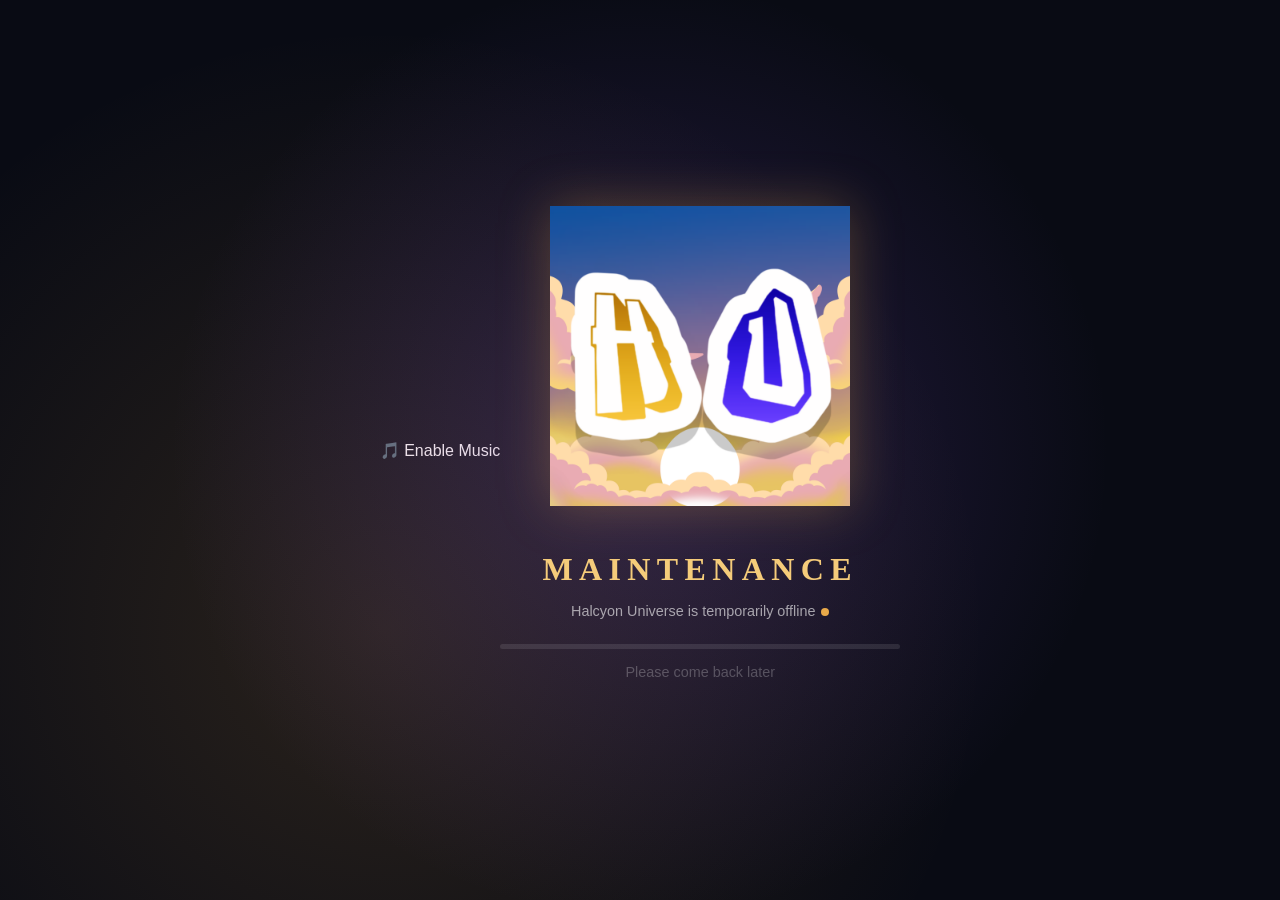
==== index.html @ 79ab4acf "Update index.html" ====
<!DOCTYPE html>
<html lang="en">
<head>
<meta charset="UTF-8">
<meta name="viewport" content="width=device-width, initial-scale=1.0">
<title>Maintenance - Halcyon Universe</title>

<style>
body{
    margin:0;
    height:100vh;
    display:flex;
    justify-content:center;
    align-items:center;
    background:#090b14;
    color:white;
    font-family:Inter, sans-serif;
    overflow:hidden;
}

/* glow background */
.bg{
    position:absolute;
    inset:0;
    background:
        radial-gradient(circle at center, rgba(124,79,208,.25), transparent 60%),
        radial-gradient(circle at 30% 70%, rgba(232,169,74,.15), transparent 55%);
    animation:glow 4s ease-in-out infinite alternate;
}

@keyframes glow{
    from{filter:blur(20px);}
    to{filter:blur(40px);}
}

/* container */
.box{
    position:relative;
    text-align:center;
    z-index:2;
}

/* logo */
.logo{
    width:clamp(140px, 30vw, 300px);
    margin-bottom:20px;
    filter:drop-shadow(0 0 25px rgba(232,169,74,.3));
}

/* title */
h1{
    font-family:Cinzel, serif;
    letter-spacing:.2em;
    color:#f5cc7a;
    margin-bottom:10px;
}

/* text */
p{
    color:rgba(255,255,255,.6);
    font-size:.9rem;
}

/* loader */
.bar{
    width:min(400px,80vw);
    height:5px;
    background:rgba(255,255,255,.1);
    border-radius:5px;
    overflow:hidden;
    margin:25px auto 0;
}

.fill{
    height:100%;
    width:0%;
    background:linear-gradient(90deg,#e8a94a,#7c4fd0);
    animation:load 2.5s infinite;
}

@keyframes load{
    0%{width:0%;}
    50%{width:100%;}
    100%{width:0%;}
}

/* status dot */
.dot{
    display:inline-block;
    width:8px;
    height:8px;
    border-radius:50%;
    background:#e8a94a;
    margin-left:6px;
    animation:pulse 1s infinite;
}

@keyframes pulse{
    0%{opacity:1;transform:scale(1);}
    50%{opacity:.3;transform:scale(1.6);}
    100%{opacity:1;transform:scale(1);}
}
</style>
</head>

<body>

<div id="musicBtn">🎵 Enable Music</div>

<audio id="bgMusic" loop>
    <source src="Music/saturn-3-music-claire-de-lune-debussy-piano-411227.mp3 type="audio/mpeg">
</audio>

<div class="bg"></div>

<div class="box">

    <img class="logo" src="Images/logo.png" alt="Logo">

    <h1>MAINTENANCE</h1>

    <p>Halcyon Universe is temporarily offline<span class="dot"></span></p>

    <div class="bar">
        <div class="fill"></div>
    </div>

    <p style="margin-top:15px;opacity:.4;">
        Please come back later
    </p>

</div>

<script>
const music = document.getElementById("bgMusic");
const btn = document.getElementById("musicBtn");

btn.addEventListener("click", async () => {
    try{
        music.volume = 0;
        await music.play();

        let fade = setInterval(() => {
            if(music.volume < 0.3){
                music.volume += 0.02;
            } else {
                clearInterval(fade);
            }
        }, 100);

        btn.style.display = "none";
    }
    catch(err){
        console.log(err);
    }
});
</script>

</body>
</html>
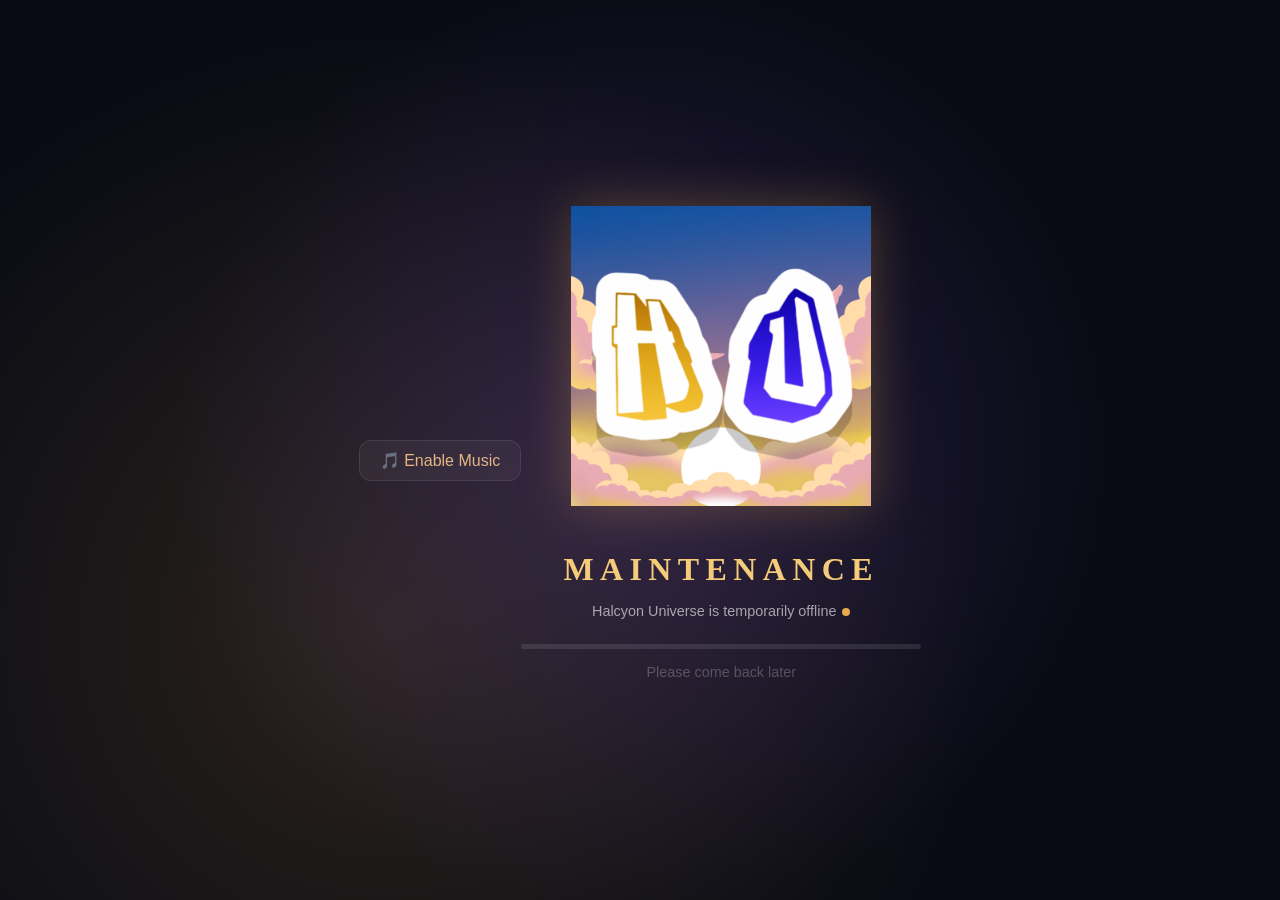
==== commit 5bb652c2: "Update index.html" ====
--- a/index.html
+++ b/index.html
@@ -16,6 +16,26 @@
     color:white;
     font-family:Inter, sans-serif;
     overflow:hidden;
+}
+
+#musicBtn{
+    margin-top:20px;
+    display:inline-block;
+    padding:10px 20px;
+    border-radius:12px;
+
+    background:rgba(255,255,255,.05);
+    border:1px solid rgba(255,255,255,.1);
+
+    cursor:pointer;
+    transition:.3s;
+
+    color:#f5cc7a;
+}
+
+#musicBtn:hover{
+    transform:translateY(-2px);
+    box-shadow:0 0 20px rgba(232,169,74,.25);
 }
 
 /* glow background */
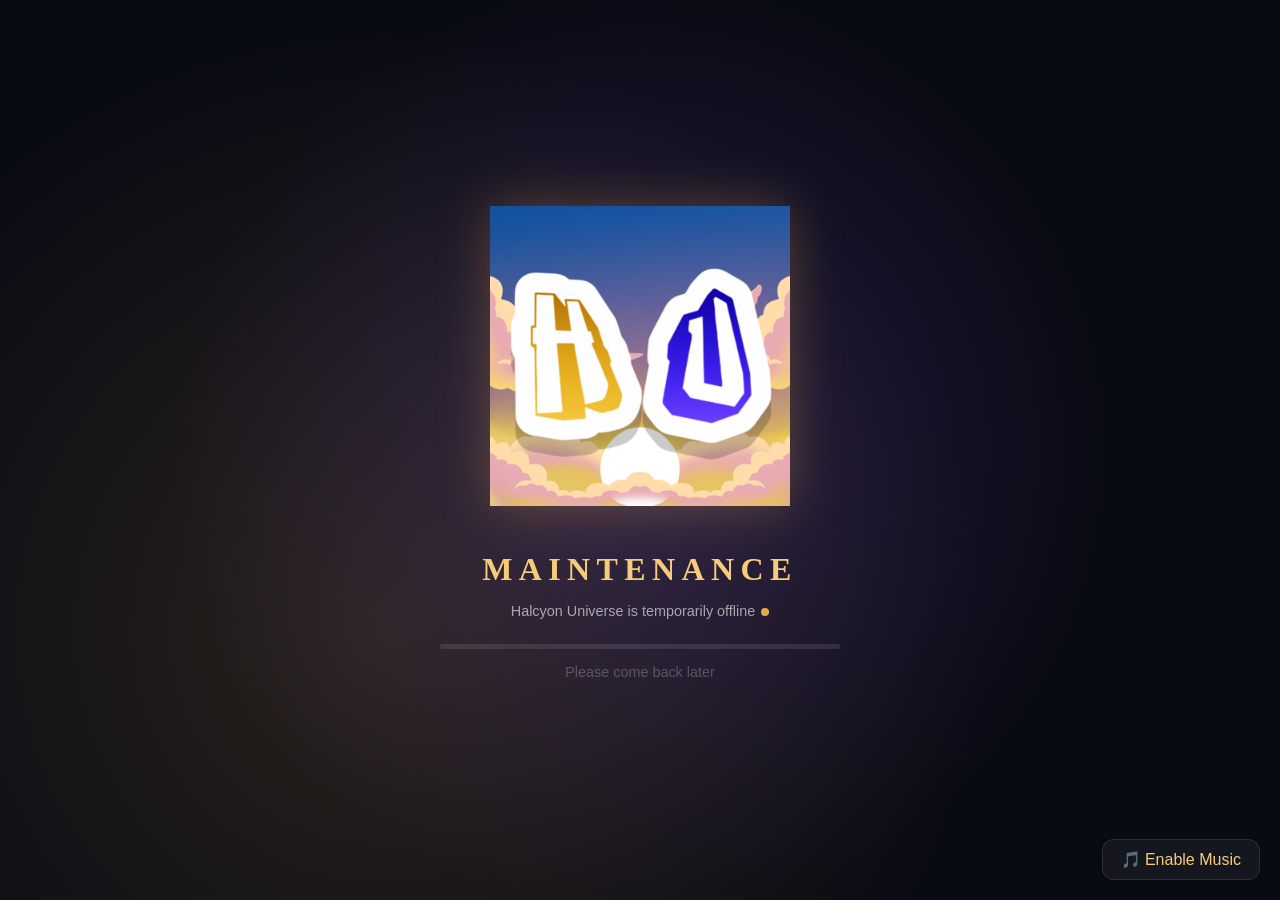
==== commit 162084b1: "Update index.html" ====
--- a/index.html
+++ b/index.html
@@ -19,18 +19,24 @@
 }
 
 #musicBtn{
-    margin-top:20px;
-    display:inline-block;
-    padding:10px 20px;
+    position:fixed;
+    bottom:20px;
+    right:20px;
+
+    z-index:9999;
+
+    padding:10px 18px;
     border-radius:12px;
 
     background:rgba(255,255,255,.05);
     border:1px solid rgba(255,255,255,.1);
 
-    cursor:pointer;
-    transition:.3s;
+    backdrop-filter:blur(10px);
 
     color:#f5cc7a;
+    cursor:pointer;
+
+    transition:.3s;
 }
 
 #musicBtn:hover{
@@ -128,7 +134,7 @@
 <div id="musicBtn">🎵 Enable Music</div>
 
 <audio id="bgMusic" loop>
-    <source src="Music/saturn-3-music-claire-de-lune-debussy-piano-411227.mp3 type="audio/mpeg">
+    <source src="Music/saturn-3-music-claire-de-lune-debussy-piano-411227.mp3" type="audio/mpeg">
 </audio>
 
 <div class="bg"></div>
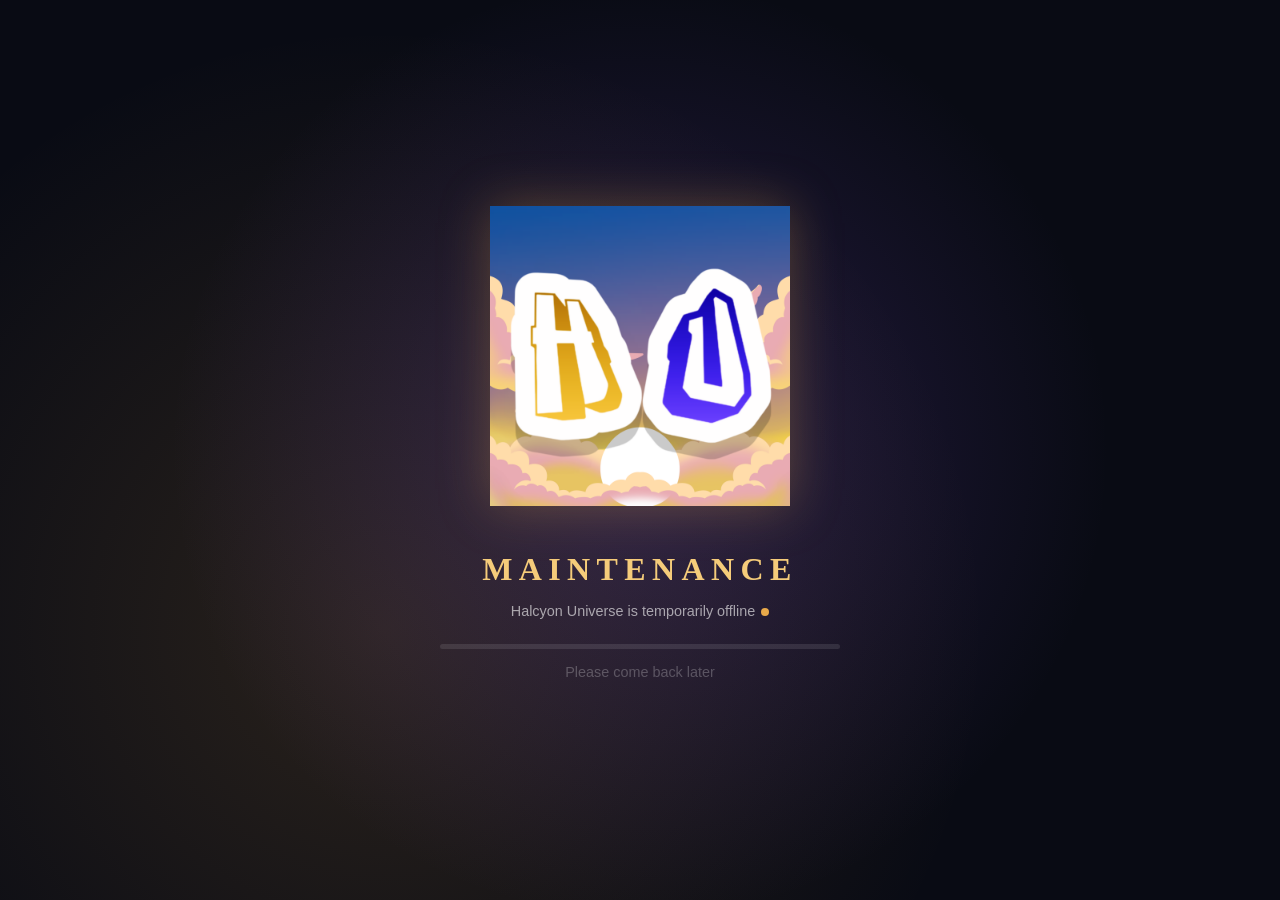
==== commit 969cc9e7: "Update index.html" ====
--- a/index.html
+++ b/index.html
@@ -4,7 +4,6 @@
 <meta charset="UTF-8">
 <meta name="viewport" content="width=device-width, initial-scale=1.0">
 <title>Maintenance - Halcyon Universe</title>
-
 <style>
 body{
     margin:0;
@@ -17,34 +16,6 @@
     font-family:Inter, sans-serif;
     overflow:hidden;
 }
-
-#musicBtn{
-    position:fixed;
-    bottom:20px;
-    right:20px;
-
-    z-index:9999;
-
-    padding:10px 18px;
-    border-radius:12px;
-
-    background:rgba(255,255,255,.05);
-    border:1px solid rgba(255,255,255,.1);
-
-    backdrop-filter:blur(10px);
-
-    color:#f5cc7a;
-    cursor:pointer;
-
-    transition:.3s;
-}
-
-#musicBtn:hover{
-    transform:translateY(-2px);
-    box-shadow:0 0 20px rgba(232,169,74,.25);
-}
-
-/* glow background */
 .bg{
     position:absolute;
     inset:0;
@@ -53,41 +24,30 @@
         radial-gradient(circle at 30% 70%, rgba(232,169,74,.15), transparent 55%);
     animation:glow 4s ease-in-out infinite alternate;
 }
-
 @keyframes glow{
     from{filter:blur(20px);}
     to{filter:blur(40px);}
 }
-
-/* container */
 .box{
     position:relative;
     text-align:center;
     z-index:2;
 }
-
-/* logo */
 .logo{
     width:clamp(140px, 30vw, 300px);
     margin-bottom:20px;
     filter:drop-shadow(0 0 25px rgba(232,169,74,.3));
 }
-
-/* title */
 h1{
     font-family:Cinzel, serif;
     letter-spacing:.2em;
     color:#f5cc7a;
     margin-bottom:10px;
 }
-
-/* text */
 p{
     color:rgba(255,255,255,.6);
     font-size:.9rem;
 }
-
-/* loader */
 .bar{
     width:min(400px,80vw);
     height:5px;
@@ -96,21 +56,17 @@
     overflow:hidden;
     margin:25px auto 0;
 }
-
 .fill{
     height:100%;
     width:0%;
     background:linear-gradient(90deg,#e8a94a,#7c4fd0);
     animation:load 2.5s infinite;
 }
-
 @keyframes load{
     0%{width:0%;}
     50%{width:100%;}
     100%{width:0%;}
 }
-
-/* status dot */
 .dot{
     display:inline-block;
     width:8px;
@@ -120,7 +76,6 @@
     margin-left:6px;
     animation:pulse 1s infinite;
 }
-
 @keyframes pulse{
     0%{opacity:1;transform:scale(1);}
     50%{opacity:.3;transform:scale(1.6);}
@@ -128,59 +83,61 @@
 }
 </style>
 </head>
-
 <body>
-
-<div id="musicBtn">🎵 Enable Music</div>
 
 <audio id="bgMusic" loop>
     <source src="Music/saturn-3-music-claire-de-lune-debussy-piano-411227.mp3" type="audio/mpeg">
 </audio>
 
 <div class="bg"></div>
-
 <div class="box">
-
     <img class="logo" src="Images/logo.png" alt="Logo">
-
     <h1>MAINTENANCE</h1>
-
     <p>Halcyon Universe is temporarily offline<span class="dot"></span></p>
-
     <div class="bar">
         <div class="fill"></div>
     </div>
-
-    <p style="margin-top:15px;opacity:.4;">
-        Please come back later
-    </p>
-
+    <p style="margin-top:15px;opacity:.4;">Please come back later</p>
 </div>
 
 <script>
 const music = document.getElementById("bgMusic");
-const btn = document.getElementById("musicBtn");
+music.volume = 0;
 
-btn.addEventListener("click", async () => {
-    try{
-        music.volume = 0;
-        await music.play();
-
+function tryPlay() {
+    music.play().then(() => {
+        // Fade in setelah berhasil play
         let fade = setInterval(() => {
-            if(music.volume < 0.3){
-                music.volume += 0.02;
+            if (music.volume < 0.3) {
+                music.volume = Math.min(music.volume + 0.02, 0.3);
             } else {
                 clearInterval(fade);
             }
         }, 100);
+    }).catch(() => {
+        // Browser blokir autoplay — tunggu interaksi pertama user lalu coba lagi
+        const unlock = () => {
+            music.play().then(() => {
+                let fade = setInterval(() => {
+                    if (music.volume < 0.3) {
+                        music.volume = Math.min(music.volume + 0.02, 0.3);
+                    } else {
+                        clearInterval(fade);
+                    }
+                }, 100);
+            });
+            document.removeEventListener("click",    unlock);
+            document.removeEventListener("keydown",  unlock);
+            document.removeEventListener("touchstart", unlock);
+        };
+        document.addEventListener("click",     unlock, { once: true });
+        document.addEventListener("keydown",   unlock, { once: true });
+        document.addEventListener("touchstart", unlock, { once: true });
+    });
+}
 
-        btn.style.display = "none";
-    }
-    catch(err){
-        console.log(err);
-    }
-});
+// Coba autoplay langsung saat halaman load
+window.addEventListener("load", tryPlay);
 </script>
-
 </body>
 </html>
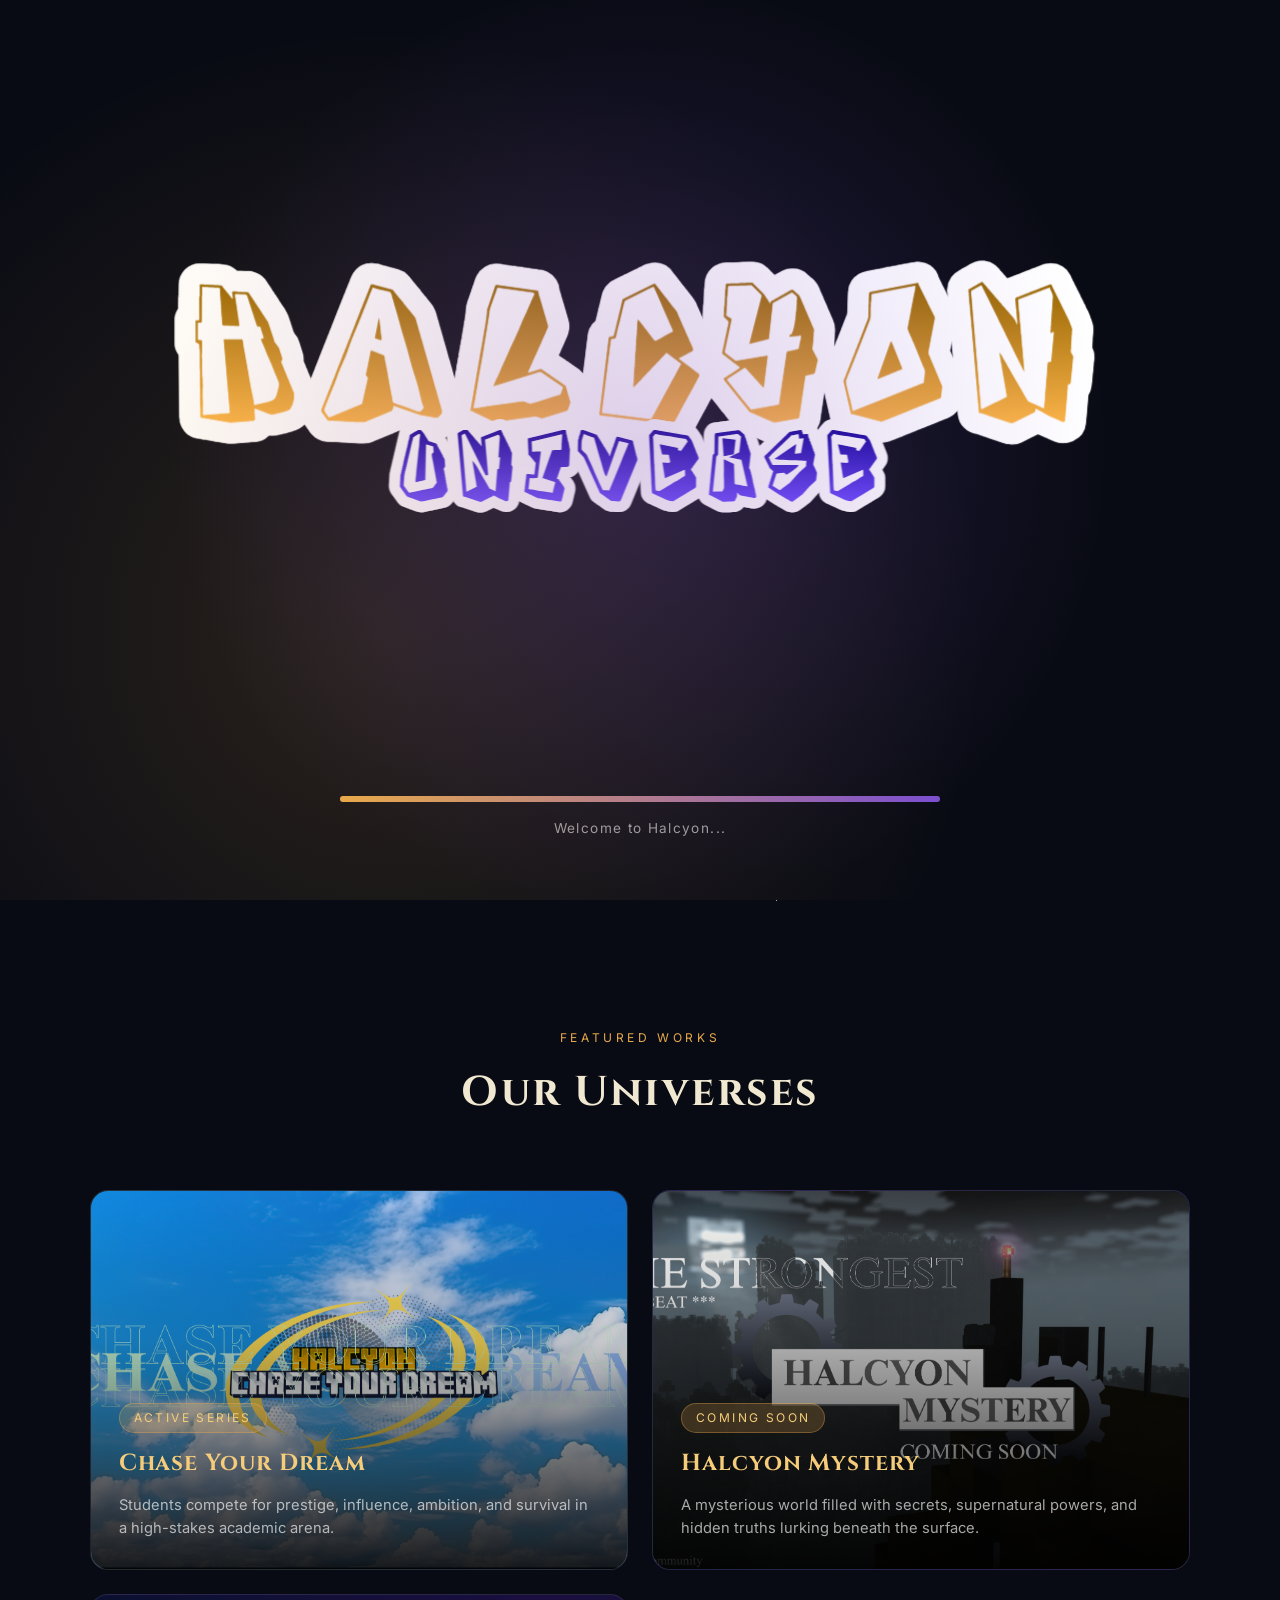
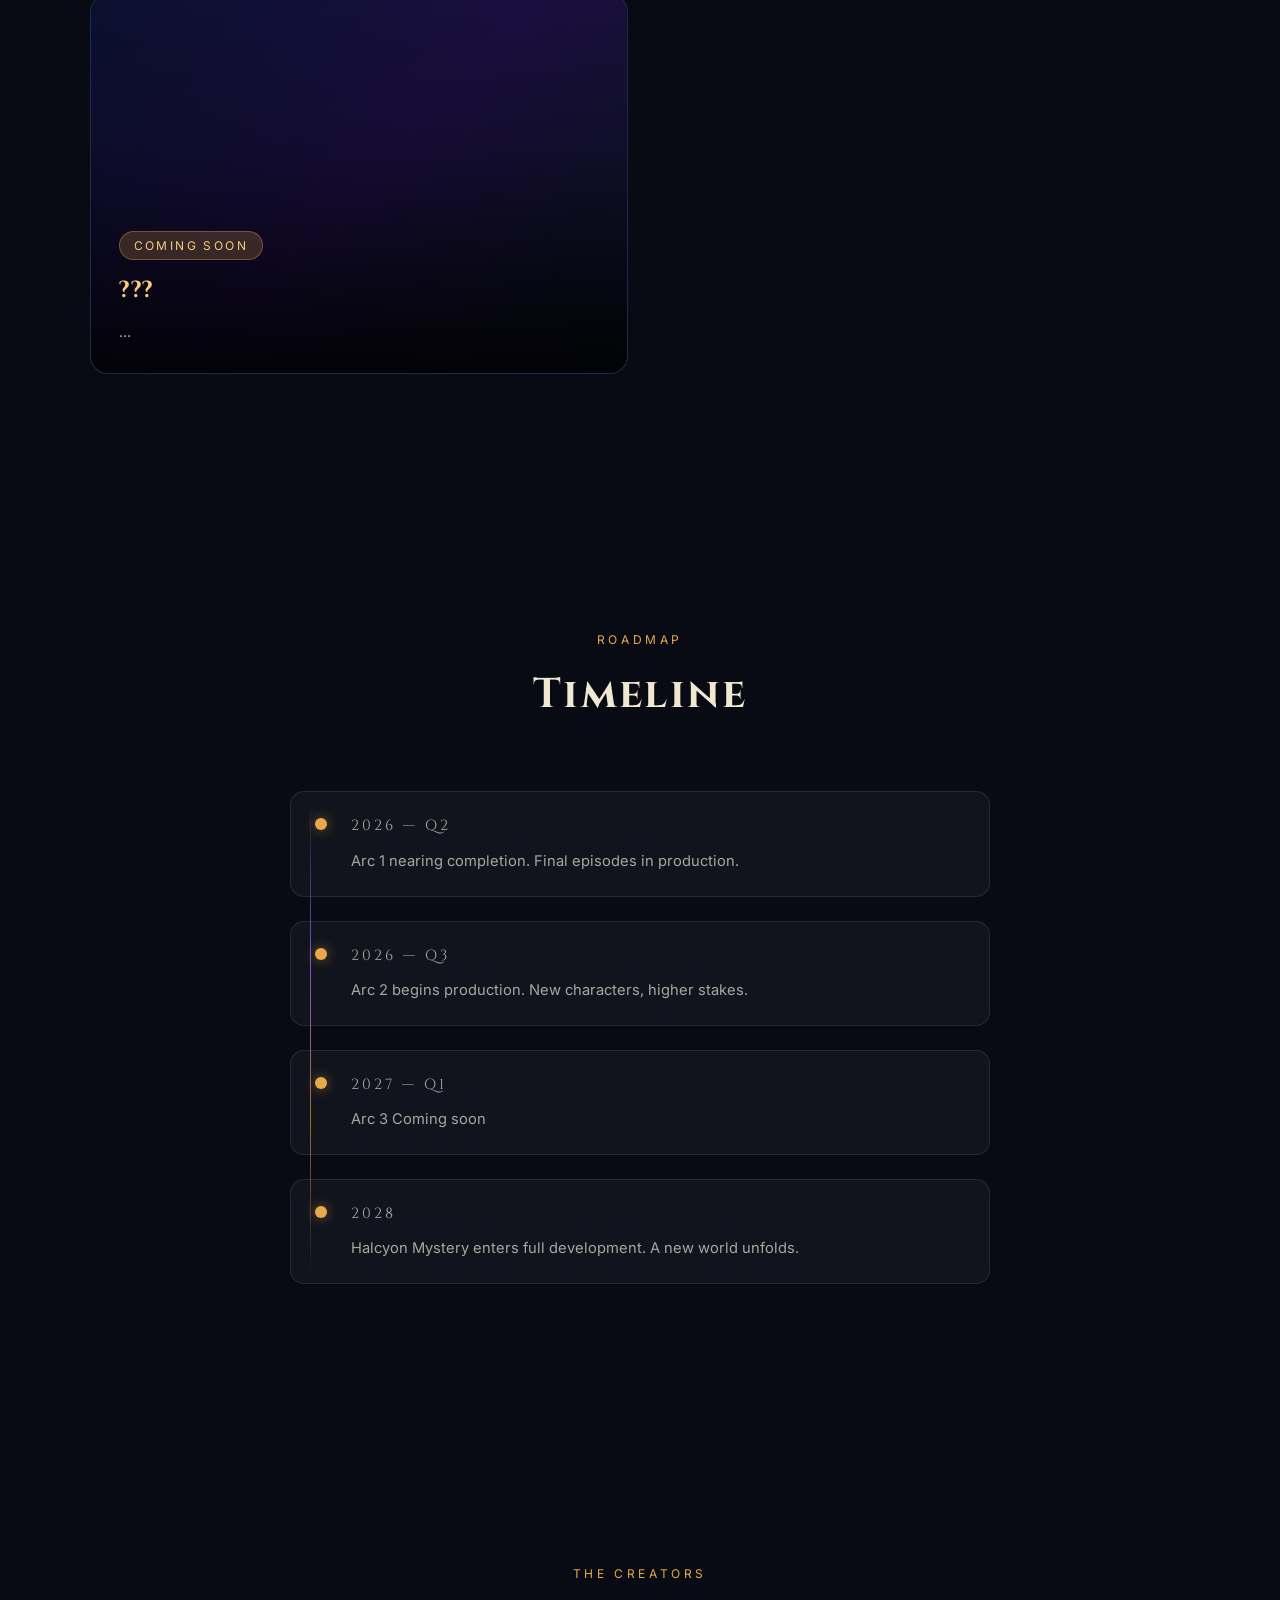
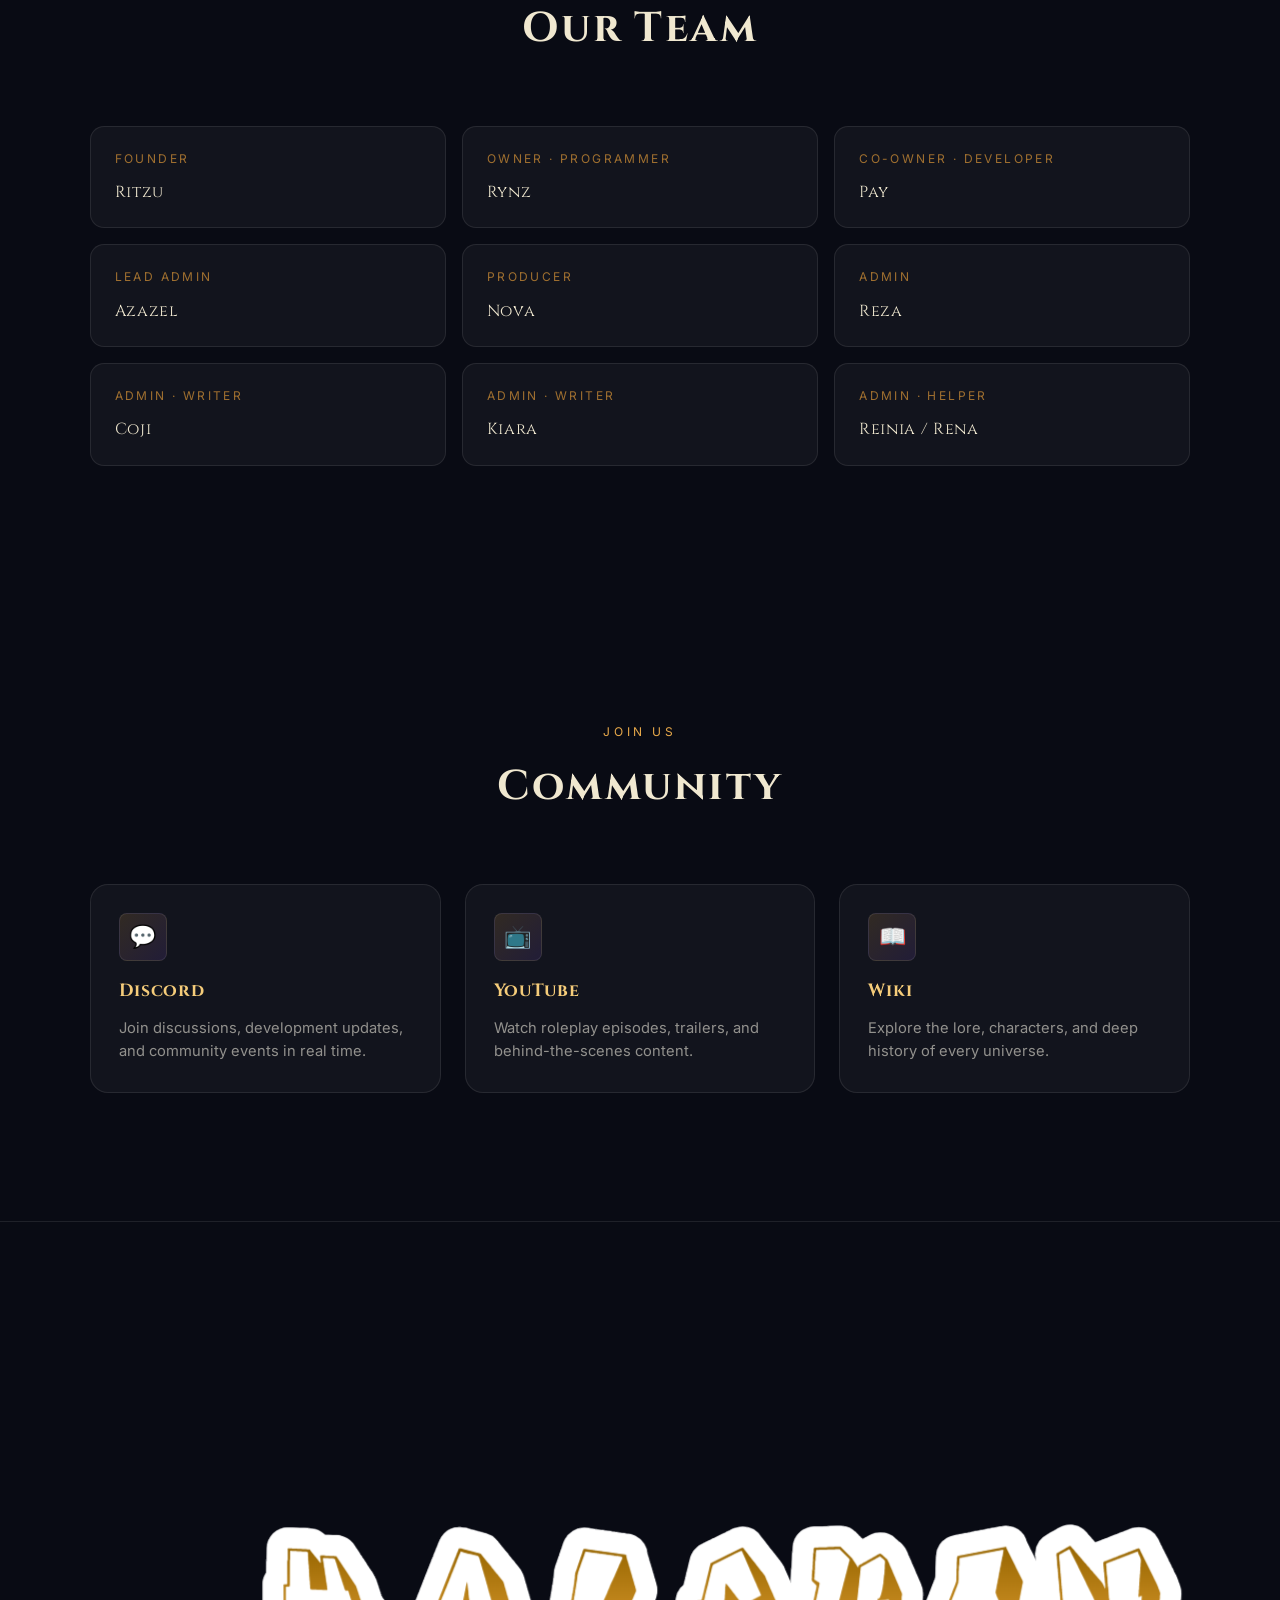
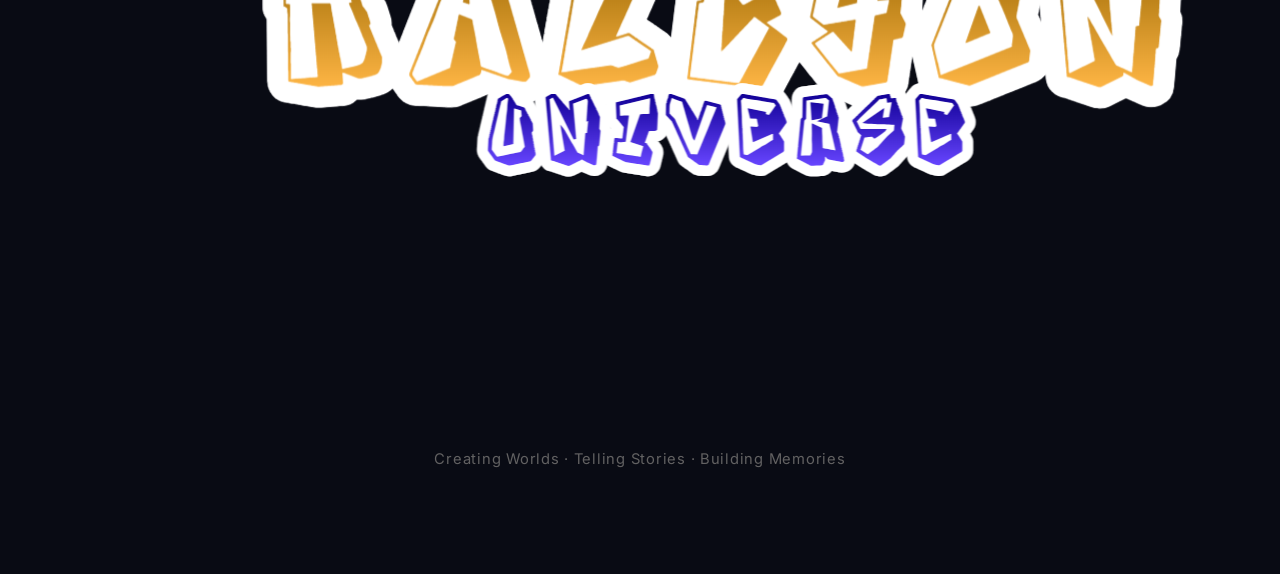
==== commit db9e7cdf: "Rename index_old.html to index.html" ====
--- a/index.html
+++ b/index.html
@@ -3,141 +3,304 @@
 <head>
 <meta charset="UTF-8">
 <meta name="viewport" content="width=device-width, initial-scale=1.0">
-<title>Maintenance - Halcyon Universe</title>
-<style>
-body{
-    margin:0;
-    height:100vh;
-    display:flex;
-    justify-content:center;
-    align-items:center;
-    background:#090b14;
-    color:white;
-    font-family:Inter, sans-serif;
-    overflow:hidden;
-}
-.bg{
-    position:absolute;
-    inset:0;
-    background:
-        radial-gradient(circle at center, rgba(124,79,208,.25), transparent 60%),
-        radial-gradient(circle at 30% 70%, rgba(232,169,74,.15), transparent 55%);
-    animation:glow 4s ease-in-out infinite alternate;
-}
-@keyframes glow{
-    from{filter:blur(20px);}
-    to{filter:blur(40px);}
-}
-.box{
-    position:relative;
-    text-align:center;
-    z-index:2;
-}
-.logo{
-    width:clamp(140px, 30vw, 300px);
-    margin-bottom:20px;
-    filter:drop-shadow(0 0 25px rgba(232,169,74,.3));
-}
-h1{
-    font-family:Cinzel, serif;
-    letter-spacing:.2em;
-    color:#f5cc7a;
-    margin-bottom:10px;
-}
-p{
-    color:rgba(255,255,255,.6);
-    font-size:.9rem;
-}
-.bar{
-    width:min(400px,80vw);
-    height:5px;
-    background:rgba(255,255,255,.1);
-    border-radius:5px;
-    overflow:hidden;
-    margin:25px auto 0;
-}
-.fill{
-    height:100%;
-    width:0%;
-    background:linear-gradient(90deg,#e8a94a,#7c4fd0);
-    animation:load 2.5s infinite;
-}
-@keyframes load{
-    0%{width:0%;}
-    50%{width:100%;}
-    100%{width:0%;}
-}
-.dot{
-    display:inline-block;
-    width:8px;
-    height:8px;
-    border-radius:50%;
-    background:#e8a94a;
-    margin-left:6px;
-    animation:pulse 1s infinite;
-}
-@keyframes pulse{
-    0%{opacity:1;transform:scale(1);}
-    50%{opacity:.3;transform:scale(1.6);}
-    100%{opacity:1;transform:scale(1);}
-}
-</style>
+<title>Halcyon Universe</title>
+
+<link href="https://fonts.googleapis.com/css2?family=Cinzel:wght@400;700;900&family=Inter:wght@300;400;500;600&display=swap" rel="stylesheet">
+<link href="https://fonts.googleapis.com/css2?family=Noto+Sans+SC:wght@400;500;700&display=swap" rel="stylesheet">
+
+<link rel="stylesheet" href="style.css">
+<link rel="icon" type="image/png" href="Images/logo-no-bg.png">
+
+    <!-- Google Analytics -->
+<script async src="https://www.googletagmanager.com/gtag/js?id=G-XXXXXXXXXX"></script>
+<script>
+  window.dataLayer = window.dataLayer || [];
+  function gtag(){dataLayer.push(arguments);}
+  gtag('js', new Date());
+
+  gtag('config', 'G-7J2EKWGZBY');
+</script>
+</head>
+
 </head>
 <body>
 
-<audio id="bgMusic" loop>
-    <source src="Music/saturn-3-music-claire-de-lune-debussy-piano-411227.mp3" type="audio/mpeg">
-</audio>
-
-<div class="bg"></div>
-<div class="box">
-    <img class="logo" src="Images/logo.png" alt="Logo">
-    <h1>MAINTENANCE</h1>
-    <p>Halcyon Universe is temporarily offline<span class="dot"></span></p>
-    <div class="bar">
-        <div class="fill"></div>
-    </div>
-    <p style="margin-top:15px;opacity:.4;">Please come back later</p>
+<div id="pageTransition">
+    <div class="pt-bg"></div>
+
+    <div class="pt-content">
+        <img src="Images/H-U raw.png" alt="H U Logo">
+
+        <div class="pt-bar">
+            <div class="pt-fill"></div>
+        </div>
+
+        <div class="pt-text" id="ptText">Initializing world...</div>
+    </div>
 </div>
 
-<script>
-const music = document.getElementById("bgMusic");
-music.volume = 0;
-
-function tryPlay() {
-    music.play().then(() => {
-        // Fade in setelah berhasil play
-        let fade = setInterval(() => {
-            if (music.volume < 0.3) {
-                music.volume = Math.min(music.volume + 0.02, 0.3);
-            } else {
-                clearInterval(fade);
-            }
-        }, 100);
-    }).catch(() => {
-        // Browser blokir autoplay — tunggu interaksi pertama user lalu coba lagi
-        const unlock = () => {
-            music.play().then(() => {
-                let fade = setInterval(() => {
-                    if (music.volume < 0.3) {
-                        music.volume = Math.min(music.volume + 0.02, 0.3);
-                    } else {
-                        clearInterval(fade);
-                    }
-                }, 100);
-            });
-            document.removeEventListener("click",    unlock);
-            document.removeEventListener("keydown",  unlock);
-            document.removeEventListener("touchstart", unlock);
-        };
-        document.addEventListener("click",     unlock, { once: true });
-        document.addEventListener("keydown",   unlock, { once: true });
-        document.addEventListener("touchstart", unlock, { once: true });
-    });
-}
-
-// Coba autoplay langsung saat halaman load
-window.addEventListener("load", tryPlay);
-</script>
+<div id="stars"></div>
+
+<nav>
+  <div class="logo">HALCYON UNIVERSE</div>
+
+  <div class="nav-links">
+    <a href="#projects" data-translate="navUniverses">Universes</a>
+    <a href="#timeline" data-translate="navTimeline">Timeline</a>
+    <a href="#team" data-translate="navTeam">Team</a>
+    <a href="#community" data-translate="navCommunity">Community</a>
+  </div>
+
+  <div class="language-container">
+    <button class="language-btn" id="languageBtn">🌐 🇺🇸</button>
+    <div class="language-dropdown" id="languageDropdown">
+      <div onclick="changeLanguage('id')">🇮🇩 Indonesia</div>
+      <div onclick="changeLanguage('en')">🇺🇸 English</div>
+      <div onclick="changeLanguage('jp')">🇯🇵 日本語</div>
+      <div onclick="changeLanguage('zh')">🇨🇳 简体中文</div>
+    </div>
+  </div>
+</nav>
+
+<!-- ── HERO ── -->
+<section class="hero">
+  <div class="slides">
+    <div class="slide slide-1 active">
+      <div class="slide-label">HALCYON</div>
+      <div class="slide-overlay"></div>
+    </div>
+    <div class="slide slide-2">
+      <div class="uni-card-bg" style="background-image:url('Images/Halcyon-Mystery-Render-Teaser.png');background-size:cover;background-position:center"></div>
+      <div class="slide-overlay"></div>
+    </div>
+    <div class="slide slide-3">
+      <div class="uni-card-bg" style="background-image:url('Images/CYD-Images.png');background-size:cover;background-position:center"></div>
+      <div class="slide-overlay"></div>
+    </div>
+    <div class="slide slide-4">
+      <div class="slide-label">UNIVERSE</div>
+      <div class="slide-overlay"></div>
+    </div>
+  </div>
+
+  <div class="hero-content">
+    <p class="hero-eyebrow" data-translate="heroEyebrow">
+    Stories Beyond Reality
+</p>
+
+<div class="hero-logo">
+    <img src="Images/H-U raw.png" alt="Halcyon Universe Logo"
+         onerror="this.style.display='none'; document.getElementById('fallbackTitle').style.display='block'">
+
+    <h1 id="fallbackTitle" class="hero-title" style="display:none;">
+        HALCYON<br>UNIVERSE
+    </h1>
+</div>
+
+<p class="hero-sub" data-translate="heroSub">
+    Creating immersive roleplay series, original stories,
+    games, and unforgettable worlds.
+</p>
+
+<a href="#projects"
+   class="btn btn-primary"
+   data-translate="exploreBtn">
+    Explore Universe
+</a>
+
+<a href="#community"
+   class="btn btn-secondary"
+   data-translate="communityBtn">
+    Join Community
+</a>
+    </div>
+  </div>
+
+  <div class="slide-dots" id="slideDots">
+    <div class="dot active" onclick="goSlide(0)"></div>
+    <div class="dot" onclick="goSlide(1)"></div>
+    <div class="dot" onclick="goSlide(2)"></div>
+    <div class="dot" onclick="goSlide(3)"></div>
+  </div>
+</section>
+
+<!-- ── UNIVERSES ── -->
+<section id="projects">
+  <p class="section-eyebrow">Featured Works</p>
+  <h2 class="section-title" data-translate="ourUniverses">
+    Our Universes
+</h2>
+  <div class="universes-grid">
+    <a href="" target="_blank" class="uni-card card-cyd">
+      <div class="uni-card-bg" style="background-image:url('Images/CYD-Images.png');background-size:cover;background-position:center"></div>
+      <div class="uni-card-body">
+        <div class="uni-badge">Active Series</div>
+        <h3>Chase Your Dream</h3>
+        <p>Students compete for prestige, influence, ambition, and survival in a high-stakes academic arena.</p>
+      </div>
+    </a>
+    <div class="uni-card card-mystery">
+      <div class="uni-card-bg" style="background-image:url('Images/Halcyon-Mystery-Render-Teaser.png');background-size:cover;background-position:center"></div>
+      <div class="uni-card-body">
+        <div class="uni-badge">Coming Soon</div>
+        <h3>Halcyon Mystery</h3>
+        <p>A mysterious world filled with secrets, supernatural powers, and hidden truths lurking beneath the surface.</p>
+      </div>
+    </div>
+    <div class="uni-card card-mystery">
+      <div class="uni-card-bg" style="background-image:url('Images/images.png');background-size:cover;background-position:center"></div>
+      <div class="uni-card-body">
+        <div class="uni-badge">Coming Soon</div>
+        <h3>???</h3>
+        <p>...</p>
+      </div>
+    </div>
+  </div>
+</section>
+
+<!-- ── TIMELINE ── -->
+<section id="timeline">
+  <p class="section-eyebrow">Roadmap</p>
+ <h2 class="section-title" data-translate="timeline">
+    Timeline
+</h2>
+  <div class="timeline">
+    <div class="tl-item">
+      <div class="tl-dot"></div>
+      <div class="tl-content">
+        <p class="tl-year">2026 — Q2</p>
+        <p>Arc 1 nearing completion. Final episodes in production.</p>
+      </div>
+    </div>
+    <div class="tl-item">
+      <div class="tl-dot"></div>
+      <div class="tl-content">
+        <p class="tl-year">2026 — Q3</p>
+        <p>Arc 2 begins production. New characters, higher stakes.</p>
+      </div>
+    </div>
+    <div class="tl-item">
+      <div class="tl-dot"></div>
+      <div class="tl-content">
+        <p class="tl-year">2027 — Q1</p>
+        <p>Arc 3 Coming soon</p>
+      </div>
+    </div>
+    <div class="tl-item">
+      <div class="tl-dot"></div>
+      <div class="tl-content">
+        <p class="tl-year">2028</p>
+        <p>Halcyon Mystery enters full development. A new world unfolds.</p>
+      </div>
+    </div>
+  </div>
+</section>
+
+<!-- ── TEAM ── -->
+<section id="team">
+  <p class="section-eyebrow">The Creators</p>
+  <h2 class="section-title" data-translate="ourTeam">
+    Our Team
+</h2>
+  <div class="team-grid">
+    <div class="team-card">
+      <div class="team-role">Founder</div>
+      <div class="team-name">Ritzu</div>
+    </div>
+    <div class="team-card">
+      <div class="team-role">Owner · Programmer</div>
+      <div class="team-name">Rynz</div>
+    </div>
+    <div class="team-card">
+      <div class="team-role">Co-Owner · Developer</div>
+      <div class="team-name">Pay</div>
+    </div>
+    <div class="team-card">
+      <div class="team-role">Lead Admin</div>
+      <div class="team-name">Azazel</div>
+    </div>
+    <div class="team-card">
+      <div class="team-role">Producer</div>
+      <div class="team-name">Nova</div>
+    </div>
+    <div class="team-card">
+      <div class="team-role">Admin</div>
+      <div class="team-name">Reza</div>
+    </div>
+    <div class="team-card">
+      <div class="team-role">Admin · Writer</div>
+      <div class="team-name">Coji</div>
+    </div>
+    <div class="team-card">
+      <div class="team-role">Admin · Writer</div>
+      <div class="team-name">Kiara</div>
+    </div>
+    <div class="team-card">
+      <div class="team-role">Admin · Helper</div>
+      <div class="team-name">Reinia / Rena</div>
+    </div>
+  </div>
+</section>
+
+<!-- ── COMMUNITY ── -->
+<section id="community">
+  <p class="section-eyebrow">Join Us</p>
+  <h2 class="section-title" data-translate="community">
+    Community
+</h2>
+  <div class="community-grid">
+    <a href="" target="_blank" class="comm-card">
+      <div class="comm-icon">💬</div>
+      <h3>Discord</h3>
+      <p>Join discussions, development updates, and community events in real time.</p>
+    </a>
+    <div class="comm-card">
+      <div class="comm-icon">📺</div>
+      <h3>YouTube</h3>
+      <p>Watch roleplay episodes, trailers, and behind-the-scenes content.</p>
+    </div>
+    <div class="comm-card">
+      <div class="comm-icon">📖</div>
+      <h3>Wiki</h3>
+      <p>Explore the lore, characters, and deep history of every universe.</p>
+    </div>
+  </div>
+</section>
+
+<footer>
+  <img src="Images/H-U raw.png" alt="Halcyon Universe Logo">
+  <p>Creating Worlds · Telling Stories · Building Memories</p>
+    <div class="visitor-box">
+    🌐 Live Visitors: <span id="visitorCount">0</span>
+</div>
+</footer>
+
+<!-- ── MUSIC PLAYER ── -->
+<div class="music-player">
+  <div class="music-panel" id="musicPanel">
+    <div class="music-track">Now playing: <span id="trackName">No track loaded</span></div>
+    <div class="progress-bar" id="progressBar">
+      <div class="progress-fill" id="progressFill"></div>
+    </div>
+    <div class="player-controls">
+      <button class="ctrl-btn" id="prevBtn" title="Previous">⏮</button>
+      <button class="ctrl-btn play-btn" id="playBtn" title="Play/Pause">▶</button>
+      <button class="ctrl-btn" id="nextBtn" title="Next">⏭</button>
+    </div>
+    <div class="vol-row">
+      <span class="vol-icon">🔈</span>
+      <input type="range" class="vol-slider" id="volSlider" min="0" max="1" step="0.01" value="0.6">
+      <span class="vol-icon">🔊</span>
+    </div>
+  </div>
+  <button class="music-btn" id="musicBtn" title="Music">🎵</button>
+</div>
+
+<audio id="audioEl" preload="metadata"></audio>
+
+<audio id="sHover" src="Sound/hover.mp3" preload="auto"></audio>
+<audio id="sClick" src="Sound/click.mp3" preload="auto"></audio>
+
+<script src="./function.js"></script>
 </body>
 </html>
--- a/style.css
+++ b/style.css
@@ -0,0 +1,786 @@
+/* ═══════════════════════════════════════
+   HALCYON UNIVERSE — style.css
+   Breakpoints:
+     xs  : < 480px   (small phones)
+     sm  : 480–767px (phones)
+     md  : 768–1023px (tablets)
+     lg  : 1024–1439px (laptops)
+     xl  : 1440–1919px (desktops/PC)
+     2xl : ≥ 1920px  (TV / 4K)
+   ═══════════════════════════════════════ */
+
+/* ── Reset & Root ── */
+*, *::before, *::after { margin:0; padding:0; box-sizing:border-box }
+
+:root {
+  /* Colors */
+  --gold:         #e8a94a;
+  --gold-light:   #f5cc7a;
+  --gold-dim:     #a07030;
+  --violet:       #7c4fd0;
+  --violet-light: #a882ef;
+  --deep:         #090b14;
+  --ink:          #0d1021;
+  --surface:      rgba(255,255,255,0.04);
+  --border:       rgba(255,255,255,0.09);
+
+  /* Fluid spacing scale */
+  --space-xs:   clamp(.5rem,  1vw,  .75rem);
+  --space-sm:   clamp(.75rem, 2vw,  1rem);
+  --space-md:   clamp(1rem,   3vw,  1.5rem);
+  --space-lg:   clamp(1.5rem, 4vw,  2.5rem);
+  --space-xl:   clamp(2rem,   6vw,  4rem);
+  --space-2xl:  clamp(3rem,   8vw,  7rem);
+
+  /* Section horizontal padding */
+  --pad-x: clamp(1.25rem, 7%, 8rem);
+  /* Section vertical padding */
+  --pad-y: clamp(4rem, 10vw, 8rem);
+
+  /* Fluid font sizes */
+  --fs-xs:   clamp(.65rem,  1.2vw, .75rem);
+  --fs-sm:   clamp(.78rem,  1.5vw, .92rem);
+  --fs-base: clamp(.9rem,   1.8vw, 1.05rem);
+  --fs-lg:   clamp(1rem,    2.2vw, 1.25rem);
+  --fs-xl:   clamp(1.2rem,  3vw,   1.8rem);
+  --fs-2xl:  clamp(1.5rem,  4vw,   2.6rem);
+  --fs-hero: clamp(2.2rem,  6vw,   5.5rem);
+
+  /* Border radius scale */
+  --r-sm:  8px;
+  --r-md:  14px;
+  --r-lg:  18px;
+  --r-xl:  24px;
+}
+
+html { scroll-behavior: smooth; font-size: 16px }
+
+/* TV / 4K — scale up base font so everything scales naturally */
+@media (min-width: 1920px) { html { font-size: 20px } }
+@media (min-width: 2560px) { html { font-size: 24px } }
+
+body {
+  background: var(--deep);
+  color: #e8e4d8;
+  overflow-x: hidden;
+  font-family: 'Inter', sans-serif;
+  line-height: 1.6;
+}
+
+/* ── Focus / Hover outline (universal) ── */
+button, .btn, a.btn,
+.nav-links a, .uni-card, .comm-card,
+.language-btn, .ctrl-btn {
+  position: relative;
+  transition: all .25s ease;
+  outline: none;
+}
+
+button:hover, .btn:hover, a.btn:hover,
+.uni-card:hover, .comm-card:hover,
+.language-btn:hover, .ctrl-btn:hover,
+button:focus-visible, .btn:focus-visible,
+a.btn:focus-visible, .uni-card:focus-visible,
+.comm-card:focus-visible, .language-btn:focus-visible,
+.ctrl-btn:focus-visible {
+  box-shadow: 0 0 0 2px rgba(232,169,74,.6),
+              0 0 18px rgba(124,79,208,.35);
+  transform: translateY(-2px);
+}
+
+:focus-visible {
+  outline: 2px solid rgba(245,204,122,.9);
+  outline-offset: 4px;
+  border-radius: var(--r-sm);
+}
+
+@media (hover: none) {
+  button:active, .btn:active, a.btn:active,
+  .uni-card:active, .comm-card:active {
+    transform: scale(0.97);
+    box-shadow: 0 0 0 2px rgba(232,169,74,.4);
+  }
+}
+
+.visitor-box{
+    position:fixed;
+    bottom:20px;
+    left:20px;
+
+    padding:10px 14px;
+    border-radius:12px;
+
+    background:rgba(13,16,33,.7);
+    backdrop-filter:blur(10px);
+
+    border:1px solid rgba(255,255,255,.1);
+
+    color:#f5cc7a;
+    font-size:.85rem;
+    letter-spacing:.05em;
+
+    box-shadow:0 0 20px rgba(124,79,208,.15);
+}
+
+/* ── Starfield ── */
+#stars { position:fixed; inset:0; z-index:0; pointer-events:none }
+.s { position:absolute; background:white; border-radius:50% }
+
+/* ── Nav ── */
+nav {
+  position: fixed; top: 0; width: 100%;
+  padding: clamp(.75rem, 1.5vw, 1.1rem) clamp(1rem, 4%, 3rem);
+  display: flex; align-items: center;
+  gap: clamp(8px, 1.5vw, 20px);
+  background: rgba(9,11,20,.6);
+  backdrop-filter: blur(16px);
+  border-bottom: 1px solid var(--border);
+  z-index: 999;
+  box-sizing: border-box;
+  overflow: visible;
+}
+
+/* Nav: logo kiri | nav-links + language nempel di kanan */
+.logo {
+  font-family: 'Cinzel', serif;
+  font-size: clamp(.85rem, 1.8vw, 1.2rem);
+  letter-spacing: .15em;
+  color: var(--gold-light);
+  white-space: nowrap;
+  flex-shrink: 0;
+  margin-right: auto; /* dorong sisanya ke kanan */
+}
+
+.nav-links {
+  display: flex;
+  gap: clamp(14px, 2vw, 28px);
+  flex-wrap: nowrap;
+  align-items: center;
+  flex-shrink: 1;
+}
+.nav-links a {
+  text-decoration: none;
+  color: rgba(232,228,216,.7);
+  font-size: clamp(.75rem, 1.3vw, .9rem);
+  letter-spacing: .08em;
+  transition: color .25s;
+  white-space: nowrap;
+}
+.nav-links a:hover { color: var(--gold-light) }
+
+/* Language container — normal flex item setelah nav-links */
+.language-container {
+  position: relative;
+  flex-shrink: 0;
+  margin-left: clamp(10px, 1.5vw, 20px);
+}
+.language-btn {
+  background: rgba(255,255,255,.05);
+  border: 1px solid var(--border);
+  color: #e8e4d8;
+  padding: clamp(6px,1vw,10px) clamp(10px,1.5vw,14px);
+  border-radius: var(--r-sm);
+  cursor: pointer;
+  font-size: var(--fs-sm);
+  transition: .25s;
+}
+.language-btn:hover, .language-btn.active-lang {
+  border-color: var(--gold);
+  color: var(--gold-light);
+  box-shadow: 0 0 0 2px rgba(232,169,74,.35), 0 0 20px rgba(124,79,208,.35);
+}
+.language-dropdown {
+  position: absolute; top: 120%; right: 0;
+  width: clamp(140px, 20vw, 180px);
+  background: rgba(13,16,33,.95);
+  backdrop-filter: blur(20px);
+  border: 1px solid var(--border);
+  border-radius: var(--r-md);
+  overflow: hidden;
+  opacity: 0; visibility: hidden;
+  transform: translateY(10px);
+  transition: .25s; z-index: 9999;
+}
+.language-dropdown.show { opacity:1; visibility:visible; transform:translateY(0) }
+.language-dropdown div {
+  padding: clamp(8px,1.2vw,12px) clamp(12px,1.5vw,16px);
+  cursor: pointer; transition: .2s;
+  font-size: var(--fs-sm);
+}
+.language-dropdown div:hover { background:rgba(255,255,255,.05); color:var(--gold-light) }
+
+/* ── Hero Slideshow ── */
+.hero {
+  position: relative;
+  height: 100svh; /* svh: safe on mobile */
+  min-height: 480px;
+  overflow: hidden;
+  display: flex; align-items: center; justify-content: center; text-align: center;
+}
+.slides { position: absolute; inset: 0 }
+.slide {
+  position: absolute; inset: 0; opacity: 0;
+  background-size: cover; background-position: center;
+  transition: opacity 1.4s ease-in-out;
+}
+.slide.active { opacity: 1 }
+
+.slide-1 { background-image: linear-gradient(135deg,#0a0c1a 0%,#1a0e30 30%,#0e1a32 60%,#090b14 100%) }
+.slide-2 { background-image: linear-gradient(135deg,#0e0a1a 0%,#2a1040 30%,#100a20 60%,#090b14 100%) }
+.slide-3 { background-image: linear-gradient(135deg,#0a0e18 0%,#102030 30%,#1a1410 60%,#090b14 100%) }
+.slide-4 { background-image: linear-gradient(135deg,#10080a 0%,#300820 30%,#0a1020 60%,#090b14 100%) }
+
+.slide-overlay {
+  position: absolute; inset: 0;
+  background: linear-gradient(to bottom,
+    rgba(9,11,20,.25) 0%,
+    rgba(9,11,20,.45) 50%,
+    rgba(9,11,20,.92) 85%,
+    var(--deep) 100%);
+}
+.slide-label {
+  position: absolute; top:50%; left:50%; transform:translate(-50%,-50%);
+  font-family: 'Cinzel', serif;
+  font-size: clamp(2.5rem, 10vw, 8rem);
+  font-weight: 900;
+  color: rgba(232,200,100,.06);
+  letter-spacing: .2em;
+  pointer-events: none;
+  white-space: nowrap;
+}
+
+/* Hero logo */
+.hero-logo{
+    display:flex;
+    justify-content:center;
+    align-items:center;
+    width:100%;
+}
+
+.hero-logo img{
+    width:clamp(140px, 30vw, 520px);
+    max-width:90vw;
+    height:auto;
+
+    display:block;
+
+    object-fit:contain;
+
+    image-rendering:auto;
+
+    filter:
+        drop-shadow(0 0 25px rgba(232,169,74,.25))
+        drop-shadow(0 0 60px rgba(124,79,208,.15));
+
+    transition:transform .4s ease, filter .4s ease;
+}
+.hero-logo img:hover{
+    transform:scale(1.05);
+    filter:
+        drop-shadow(0 0 35px rgba(232,169,74,.35))
+        drop-shadow(0 0 90px rgba(124,79,208,.25));
+}
+@keyframes logoBreath {
+  0%,100% { transform:scale(1);    filter:drop-shadow(0 0 25px rgba(232,169,74,.25)) }
+  50%     { transform:scale(1.04); filter:drop-shadow(0 0 45px rgba(232,169,74,.45)) drop-shadow(0 0 90px rgba(124,79,208,.25)) }
+}
+
+.hero-content {
+  position: relative; z-index: 5;
+  max-width: clamp(320px, 85vw, 860px);
+  padding: var(--space-md) var(--space-lg);
+  display: flex; flex-direction: column;
+  align-items: center; justify-content: center;
+  text-align: center; margin: 0 auto;
+}
+.hero-eyebrow {
+  font-size: var(--fs-xs); letter-spacing: .3em;
+  color: var(--gold); text-transform: uppercase;
+  margin-bottom: var(--space-sm);
+}
+.hero-title {
+  font-family: 'Cinzel', serif;
+  font-size: var(--fs-hero);
+  font-weight: 900; line-height: 1.1; letter-spacing: .04em;
+  background: linear-gradient(135deg,#f5e4a8,#e8a94a 40%,#c97dff 80%,#a882ef);
+  -webkit-background-clip: text; -webkit-text-fill-color: transparent;
+  background-clip: text;
+  margin-bottom: var(--space-sm);
+}
+.hero-sub {
+  font-size: var(--fs-base); line-height: 1.9;
+  color: rgba(232,228,216,.65);
+  max-width: clamp(260px, 55vw, 560px);
+  margin: 0 auto var(--space-lg);
+}
+
+.btns { display:flex; gap: clamp(14px,2vw,24px); justify-content:center; flex-wrap:wrap }
+.btn {
+  display: inline-flex; align-items: center; gap: 8px;
+  padding: clamp(10px,1.5vw,14px) clamp(18px,2.5vw,30px);
+  border-radius: var(--r-sm);
+  text-decoration: none; font-weight: 500;
+  font-size: var(--fs-sm); letter-spacing: .04em; transition: .3s;
+}
+.btn-primary  { background:linear-gradient(135deg,#e8a94a,#7c4fd0); color:white }
+.btn-secondary{ border:1.5px solid rgba(232,169,74,.45); color:var(--gold-light) }
+.btn:hover    { transform:translateY(-3px) scale(1.04) }
+
+/* Slide dots */
+.slide-dots {
+  position: absolute; bottom: clamp(20px,4vh,40px);
+  left:50%; transform:translateX(-50%);
+  display:flex; gap: clamp(6px,1vw,10px); z-index:10;
+}
+.dot {
+  width: clamp(20px,3vw,30px); height: 3px; border-radius:2px;
+  background:rgba(255,255,255,.25); cursor:pointer; transition:.35s;
+}
+.dot.active { background:var(--gold); width:clamp(30px,4vw,46px) }
+
+/* ── Sections ── */
+section {
+  padding: var(--pad-y) var(--pad-x);
+  position: relative; z-index: 2;
+}
+.section-eyebrow {
+  font-size: var(--fs-xs); letter-spacing:.3em;
+  color:var(--gold); text-transform:uppercase;
+  text-align:center; margin-bottom: var(--space-xs);
+}
+.section-title {
+  font-family:'Cinzel',serif;
+  font-size: var(--fs-2xl);
+  font-weight:700; text-align:center;
+  margin-bottom: var(--space-xl);
+  color:#f0e8d0; letter-spacing:.06em;
+}
+
+/* ── Universe Cards ── */
+.universes-grid {
+  display: grid;
+  grid-template-columns: repeat(auto-fit, minmax(min(300px,100%), 1fr));
+  gap: var(--space-md);
+}
+.uni-card {
+  position:relative; border-radius:var(--r-lg); overflow:hidden;
+  min-height: clamp(240px, 30vw, 380px);
+  background-size:cover; background-position:center;
+  transition:transform .4s, box-shadow .4s;
+  text-decoration:none; color:white; display:block;
+  border:1px solid var(--border);
+}
+.uni-card::before {
+  content:''; position:absolute; inset:0;
+  background:linear-gradient(to top,rgba(0,0,0,.88) 0%,rgba(0,0,0,.2) 60%,transparent 100%);
+  z-index:1;
+}
+.uni-card-bg {
+  position:absolute; inset:0;
+  background-size:cover; background-position:center;
+  transition:transform .5s;
+}
+.uni-card:hover .uni-card-bg { transform:scale(1.06) }
+.uni-card:hover {
+  transform:translateY(-6px);
+  box-shadow:0 20px 60px rgba(0,0,0,.5),0 0 40px rgba(124,79,208,.15);
+}
+.uni-card-body {
+  position:absolute; bottom:0; left:0; right:0;
+  padding: clamp(16px,2.5vw,28px); z-index:2;
+}
+.uni-badge {
+  display:inline-block;
+  font-size: var(--fs-xs); letter-spacing:.2em; text-transform:uppercase;
+  padding: 4px clamp(10px,1.5vw,14px); border-radius:20px;
+  background:rgba(232,169,74,.2); border:1px solid rgba(232,169,74,.35);
+  color:var(--gold-light); margin-bottom: var(--space-xs);
+}
+.uni-card-body h3 {
+  font-family:'Cinzel',serif;
+  font-size: clamp(1.05rem, 2.5vw, 1.45rem);
+  color:var(--gold-light); margin-bottom: var(--space-xs); letter-spacing:.04em;
+}
+.uni-card-body p { font-size:var(--fs-sm); color:rgba(255,255,255,.65); line-height:1.6 }
+
+.card-mystery { background:linear-gradient(135deg,#0a1030 0%,#1a0e40 50%,#0e1525 100%) }
+.card-cyd     { background:linear-gradient(135deg,#0e1518 0%,#102030 50%,#0a0a14 100%) }
+
+/* ── Timeline ── */
+.timeline { max-width: clamp(480px,75vw,700px); margin:0 auto; position:relative }
+.timeline::before {
+  content:''; position:absolute;
+  left:20px; top:8px; bottom:8px;
+  width:1px;
+  background:linear-gradient(to bottom,transparent,var(--violet),var(--gold-dim),transparent);
+}
+.tl-item {
+  display:flex; gap: var(--space-md);
+  margin-bottom: var(--space-md);
+  padding: clamp(14px,2vw,22px) clamp(16px,2.5vw,24px);
+  background:var(--surface); border:1px solid var(--border);
+  border-radius:var(--r-md);
+}
+.tl-dot {
+  width:12px; height:12px; border-radius:50%;
+  background:var(--gold); flex-shrink:0; margin-top:4px;
+  box-shadow:0 0 12px rgba(232,169,74,.5); position:relative; z-index:1;
+}
+.tl-year {
+  font-family:'Cinzel',serif;
+  font-size:var(--fs-xs); letter-spacing:.2em;
+  color:var(--gold); margin-bottom: var(--space-xs);
+}
+.tl-content p { font-size:var(--fs-sm); color:rgba(232,228,216,.7); line-height:1.6 }
+
+/* ── Team ── */
+.team-grid {
+  display:grid;
+  grid-template-columns: repeat(auto-fit, minmax(min(200px,100%), 1fr));
+  gap: var(--space-sm);
+}
+.team-card {
+  padding: clamp(14px,2vw,22px) clamp(16px,2.5vw,24px);
+  background:var(--surface); border:1px solid var(--border);
+  border-radius:var(--r-md); transition:.3s;
+}
+.team-card:hover { border-color:rgba(232,169,74,.3); transform:translateY(-4px) }
+.team-role {
+  font-size:var(--fs-xs); letter-spacing:.2em; text-transform:uppercase;
+  color:var(--gold-dim); margin-bottom: var(--space-xs);
+}
+.team-name {
+  font-family:'Cinzel',serif;
+  font-size: clamp(.85rem, 1.8vw, 1rem);
+  color:#f0e8d0; letter-spacing:.04em;
+}
+
+/* ── Community ── */
+.community-grid {
+  display:grid;
+  grid-template-columns: repeat(auto-fit, minmax(min(220px,100%), 1fr));
+  gap: var(--space-md);
+}
+.comm-card {
+  padding: clamp(18px,2.5vw,28px);
+  background:var(--surface); border:1px solid var(--border);
+  border-radius:var(--r-lg);
+  text-decoration:none; color:inherit; transition:.3s; display:block;
+}
+.comm-card:hover {
+  border-color:rgba(232,169,74,.35);
+  transform:translateY(-5px);
+  box-shadow:0 12px 40px rgba(0,0,0,.3);
+}
+.comm-icon {
+  width: clamp(36px,4vw,48px); height:clamp(36px,4vw,48px);
+  border-radius:var(--r-sm);
+  background:linear-gradient(135deg,rgba(232,169,74,.15),rgba(124,79,208,.15));
+  border:1px solid var(--border);
+  display:flex; align-items:center; justify-content:center;
+  font-size: clamp(16px,2vw,22px);
+  margin-bottom: var(--space-sm);
+}
+.comm-card h3 {
+  font-family:'Cinzel',serif;
+  font-size: clamp(.9rem, 1.8vw, 1.1rem);
+  color:var(--gold-light); margin-bottom: var(--space-xs); letter-spacing:.04em;
+}
+.comm-card p { font-size:var(--fs-sm); color:rgba(232,228,216,.6); line-height:1.6 }
+
+/* ── Footer ── */
+footer {
+  padding: var(--space-2xl) var(--pad-x);
+  border-top:1px solid var(--border);
+  text-align:center; position:relative; z-index:2;
+}
+footer h2 {
+  font-family:'Cinzel',serif;
+  font-size: clamp(1rem, 2.5vw, 1.4rem);
+  letter-spacing:.2em; color:var(--gold-light); margin-bottom: var(--space-xs);
+}
+footer p { font-size:var(--fs-sm); color:rgba(232,228,216,.4); letter-spacing:.05em }
+
+/* ── Music Player ── */
+.music-player {
+  position:fixed;
+  bottom: clamp(16px,3vw,30px);
+  right:  clamp(16px,3vw,30px);
+  z-index:9999;
+  display:flex; flex-direction:column; align-items:flex-end; gap: var(--space-xs);
+}
+.music-panel {
+  background:rgba(13,16,33,.82);
+  backdrop-filter:blur(20px);
+  border:1px solid var(--border);
+  border-radius:var(--r-lg);
+  padding: clamp(12px,1.5vw,18px);
+  width: clamp(200px, 30vw, 260px);
+  opacity:0; transform:translateY(12px) scale(.96);
+  pointer-events:none;
+  transition:opacity .3s ease, transform .3s ease;
+}
+.music-panel.show { opacity:1; transform:translateY(0) scale(1); pointer-events:auto }
+.music-track {
+  font-size:var(--fs-xs); color:rgba(232,228,216,.55);
+  margin-bottom: var(--space-sm);
+  white-space:nowrap; overflow:hidden; text-overflow:ellipsis;
+}
+.music-track span { color:var(--gold-light) }
+.player-controls { display:flex; align-items:center; gap: var(--space-xs); margin-bottom:var(--space-xs) }
+.ctrl-btn {
+  background:none; border:none; cursor:pointer;
+  color:rgba(232,228,216,.6);
+  font-size: clamp(14px,2vw,18px);
+  transition:color .2s; padding:4px;
+}
+.ctrl-btn:hover { color:var(--gold-light) }
+.ctrl-btn.play-btn {
+  width: clamp(28px,3vw,36px); height:clamp(28px,3vw,36px);
+  border-radius:50%;
+  background:linear-gradient(135deg,#e8a94a,#7c4fd0);
+  color:white; font-size:clamp(11px,1.5vw,15px);
+  display:flex; align-items:center; justify-content:center;
+}
+.vol-row { display:flex; align-items:center; gap: var(--space-xs) }
+.vol-icon { font-size:var(--fs-sm); color:rgba(232,228,216,.4) }
+.vol-slider {
+  flex:1; height:3px; border-radius:2px;
+  -webkit-appearance:none; appearance:none;
+  background:linear-gradient(90deg,var(--gold),var(--violet));
+  outline:none; cursor:pointer;
+}
+.vol-slider::-webkit-slider-thumb {
+  -webkit-appearance:none;
+  width:13px; height:13px; border-radius:50%;
+  background:white; cursor:pointer;
+  box-shadow:0 0 8px rgba(255,255,255,.5);
+}
+.music-btn {
+  width:  clamp(42px,5vw,56px);
+  height: clamp(42px,5vw,56px);
+  border-radius:50%; border:none; cursor:pointer;
+  font-size: clamp(16px,2.2vw,22px);
+  background:linear-gradient(135deg,#e8a94a,#7c4fd0);
+  color:white;
+  box-shadow:0 4px 20px rgba(124,79,208,.35);
+  transition:transform .3s;
+  display:flex; align-items:center; justify-content:center;
+}
+.music-btn:hover { transform:scale(1.1) }
+.music-btn.playing { animation:pulse-ring 2s infinite }
+@keyframes pulse-ring {
+  0%,100% { box-shadow:0 4px 20px rgba(124,79,208,.35) }
+  50%     { box-shadow:0 4px 30px rgba(232,169,74,.5),0 0 50px rgba(124,79,208,.25) }
+}
+.progress-bar {
+  width:100%; height:3px; border-radius:2px;
+  background:rgba(255,255,255,.1);
+  margin-bottom: var(--space-xs); cursor:pointer; overflow:hidden;
+}
+.progress-fill {
+  height:100%; border-radius:2px; width:0%;
+  background:linear-gradient(90deg,var(--gold),var(--violet));
+  transition:width .5s;
+}
+
+/* ══════════════════════════════════════
+   RESPONSIVE BREAKPOINTS
+   ══════════════════════════════════════ */
+
+/* ── xs: small phones < 480px ── */
+@media (max-width:479px) {
+  .nav-links          { display:none }
+  .language-container { margin-left:auto }
+
+  .hero-title       { font-size: 2rem; letter-spacing:.02em }
+  .hero-sub         { font-size:.88rem; line-height:1.7 }
+  .hero-logo img    { width: clamp(120px,70vw,240px) }
+
+  .btn              { padding:10px 18px; font-size:.8rem; width:220px; justify-content:center }
+  .btns             { flex-direction:column; align-items:center; gap:14px }
+
+  .universes-grid,
+  .community-grid   { grid-template-columns:1fr }
+
+  .team-grid        { grid-template-columns:repeat(2,1fr) }
+
+  .music-panel      { width:clamp(180px,88vw,220px) }
+
+  .section-title    { font-size:1.5rem }
+}
+
+/* ── sm: phones 480–767px ── */
+@media (min-width:480px) and (max-width:767px) {
+  .nav-links          { display:none }
+  .language-container { margin-left:auto }
+
+  .team-grid        { grid-template-columns:repeat(2,1fr) }
+  .universes-grid   { grid-template-columns:1fr }
+}
+
+/* ── md: tablets 768–1023px ── */
+@media (min-width:768px) and (max-width:1023px) {
+  .nav-links        { gap:18px }
+  .nav-links a      { font-size:.8rem }
+
+  .team-grid        { grid-template-columns:repeat(3,1fr) }
+  .universes-grid   { grid-template-columns:repeat(2,1fr) }
+  .community-grid   { grid-template-columns:repeat(2,1fr) }
+
+  .hero-title       { font-size:clamp(2.4rem,5vw,3.8rem) }
+}
+
+/* ── lg: laptops 1024–1439px ── */
+@media (min-width:1024px) and (max-width:1439px) {
+  .team-grid        { grid-template-columns:repeat(3,1fr) }
+  .universes-grid   { grid-template-columns:repeat(2,1fr) }
+}
+
+/* ── xl: desktop / PC 1440–1919px ── */
+@media (min-width:1440px) {
+  .team-grid        { grid-template-columns:repeat(4,1fr) }
+  .universes-grid   { grid-template-columns:repeat(2,1fr) }
+  .community-grid   { grid-template-columns:repeat(3,1fr) }
+
+  .timeline         { max-width:800px }
+}
+
+/* ── 2xl: TV / 4K ≥ 1920px ── */
+@media (min-width:1920px) {
+  :root             { --pad-x:10rem; --pad-y:9rem }
+
+  .team-grid        { grid-template-columns:repeat(5,1fr) }
+  .universes-grid   { grid-template-columns:repeat(3,1fr) }
+
+  .uni-card         { min-height:440px }
+
+  .timeline         { max-width:900px }
+
+  .music-panel      { width:300px }
+
+  .nav-links a      { font-size:1rem }
+  .logo             { font-size:1.4rem }
+}
+
+@media (min-width:2560px) {
+  :root             { --pad-x:14rem; --pad-y:12rem }
+  .team-grid        { grid-template-columns:repeat(6,1fr) }
+}
+
+/* transition */
+#pageTransition{
+    position:fixed;
+    inset:0;
+    z-index:99999;
+
+    background:#090b14;
+    display:flex;
+    align-items:center;
+    justify-content:center;
+
+    flex-direction:column;
+
+    transition:opacity .8s ease, visibility .8s ease;
+}
+
+#pageTransition.hide{
+    opacity:0;
+    visibility:hidden;
+    pointer-events:none;
+}
+
+/* background glow */
+.pt-bg{
+    position:absolute;
+    inset:0;
+    background:
+        radial-gradient(circle at center, rgba(124,79,208,.25), transparent 60%),
+        radial-gradient(circle at 30% 70%, rgba(232,169,74,.15), transparent 55%);
+    animation:ptGlow 4s ease-in-out infinite alternate;
+}
+
+@keyframes ptGlow{
+    from{filter:blur(20px) brightness(1);}
+    to{filter:blur(35px) brightness(1.3);}
+}
+
+/* logo */
+.pt-logo{
+    font-family:'Cinzel',serif;
+    font-size:1.6rem;
+    letter-spacing:.3em;
+    color:#f5cc7a;
+    margin-bottom:20px;
+    text-shadow:0 0 20px rgba(232,169,74,.4);
+}
+
+/* bar */
+.pt-bar{
+    width:min(600px, 80vw);
+    height:6px;
+    background:rgba(255,255,255,.1);
+    border-radius:6px;
+    overflow:hidden;
+
+    margin-top:20px;
+}
+
+.pt-fill{
+    height:100%;
+    width:0%;
+    background:linear-gradient(90deg,#e8a94a,#7c4fd0);
+
+    animation:loadBar 2.2s ease forwards;
+
+    box-shadow:
+        0 0 10px rgba(232,169,74,.4),
+        0 0 25px rgba(124,79,208,.25);
+}
+
+.pt-fill{
+    position:relative;
+    overflow:hidden;
+}
+
+.pt-fill::after{
+    content:"";
+    position:absolute;
+    top:0;
+    left:-40%;
+    width:40%;
+    height:100%;
+
+    background:linear-gradient(
+        90deg,
+        transparent,
+        rgba(255,255,255,.5),
+        transparent
+    );
+
+    animation:scan 1s infinite;
+}
+
+@keyframes scan{
+    0%{left:-40%;}
+    100%{left:100%;}
+}
+
+@keyframes loadBar{
+    to{width:100%;}
+}
+
+.pt-content{
+    display:flex;
+    flex-direction:column;
+    align-items:center;
+    justify-content:center;
+}
+
+/* text */
+.pt-text{
+    margin-top:16px;
+    font-size:.85rem;
+    color:rgba(255,255,255,.6);
+    letter-spacing:.1em;
+}
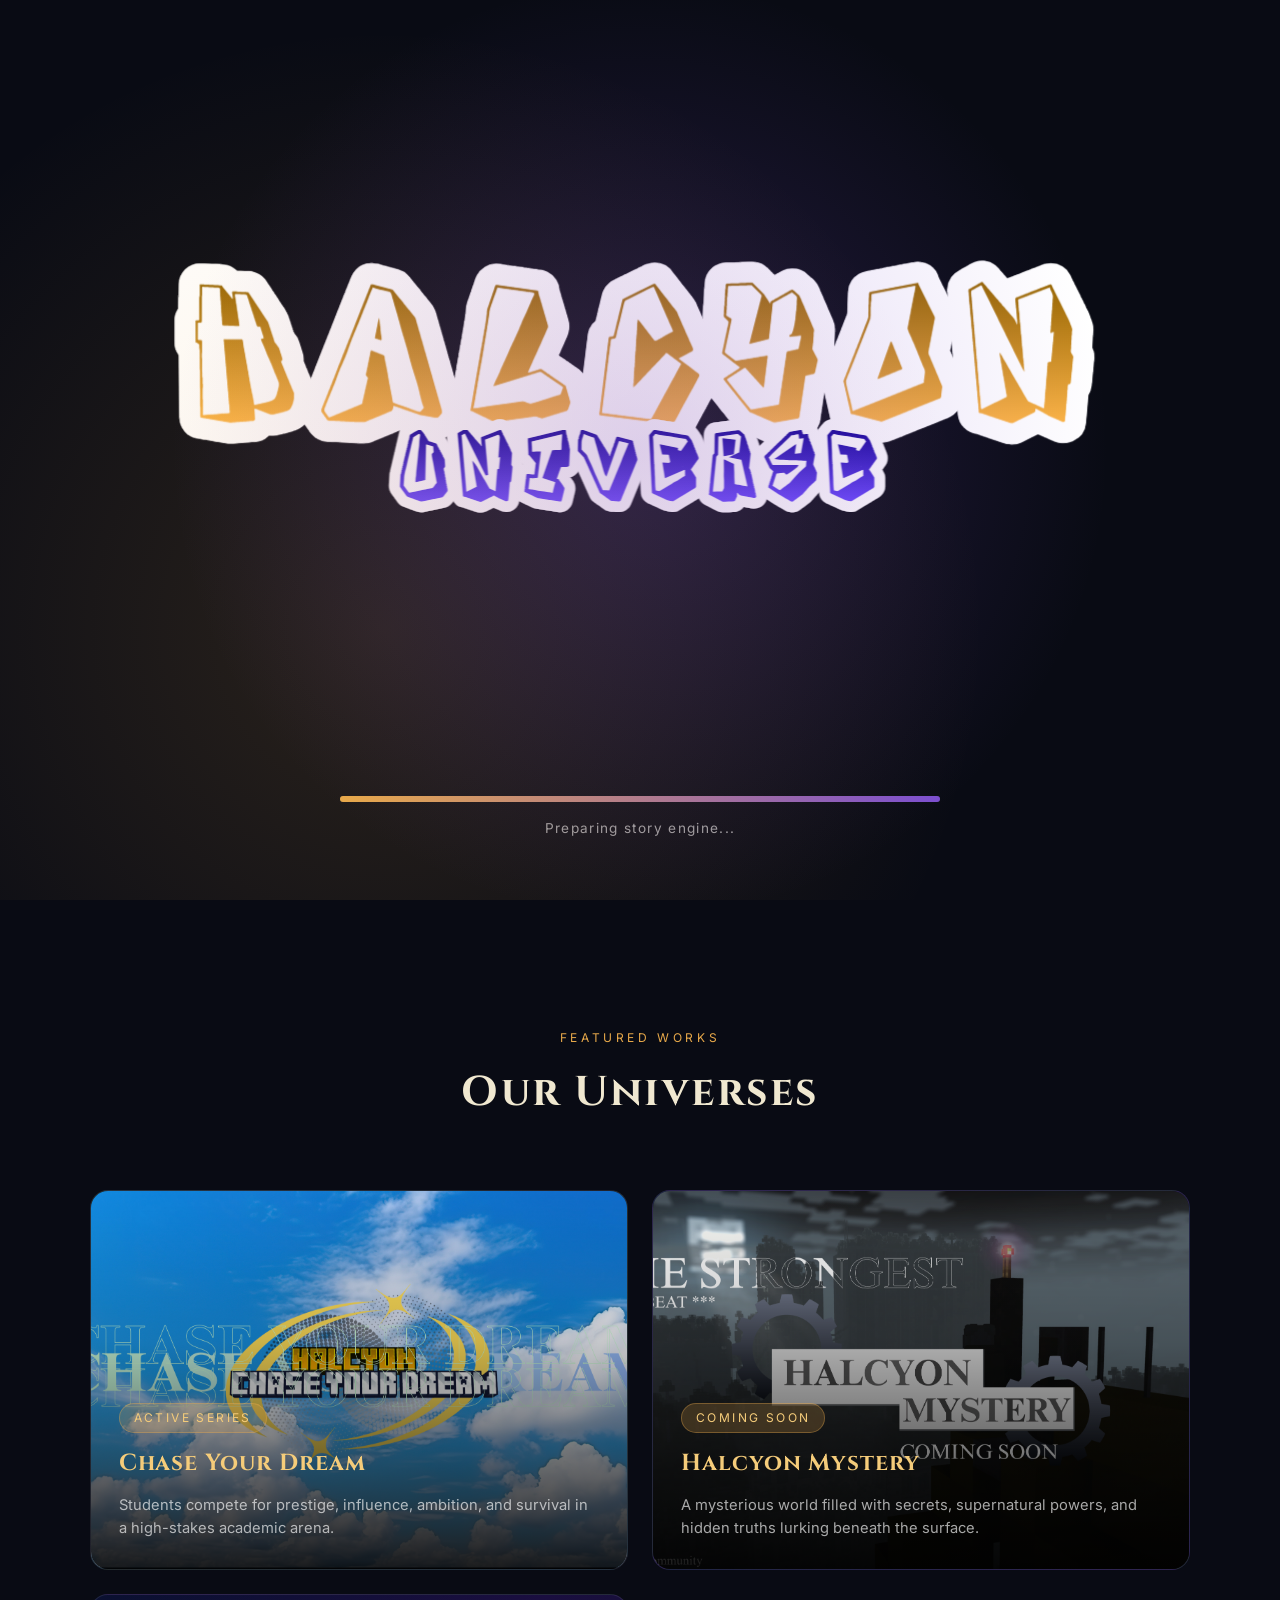
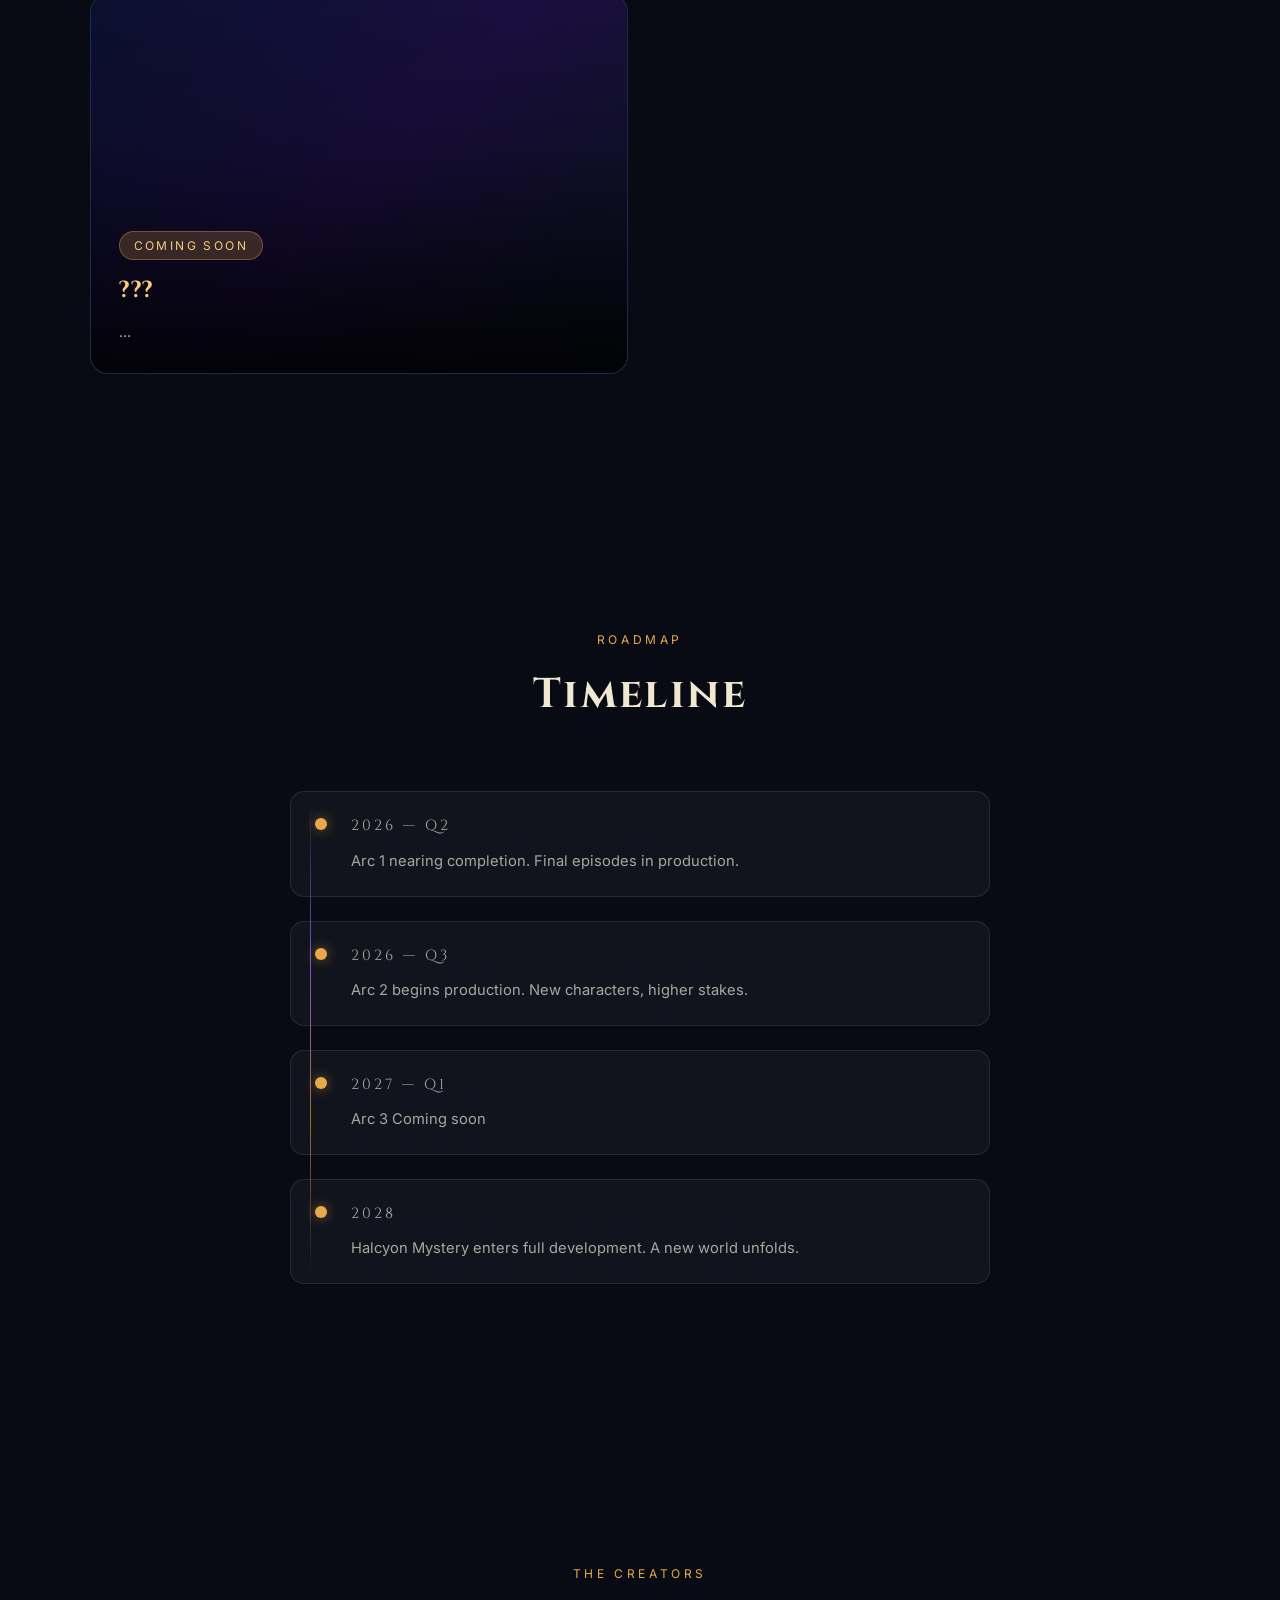
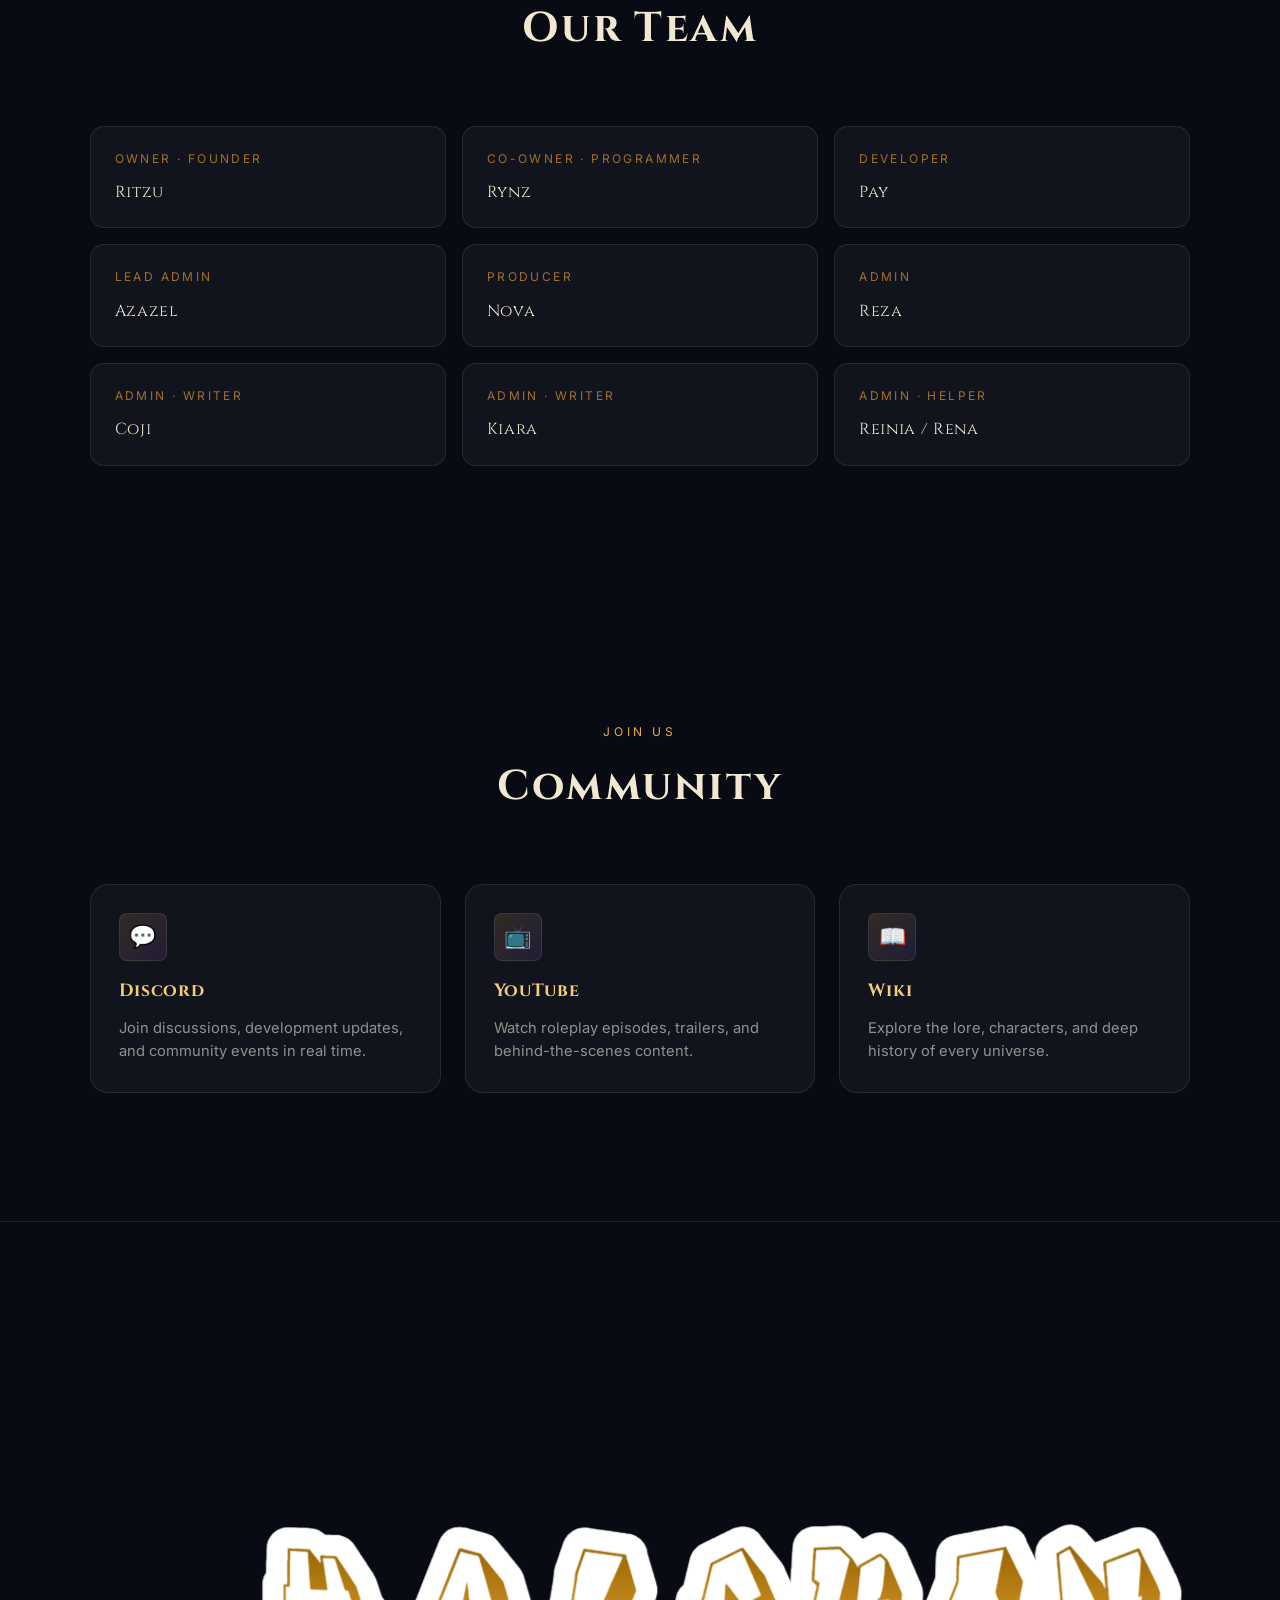
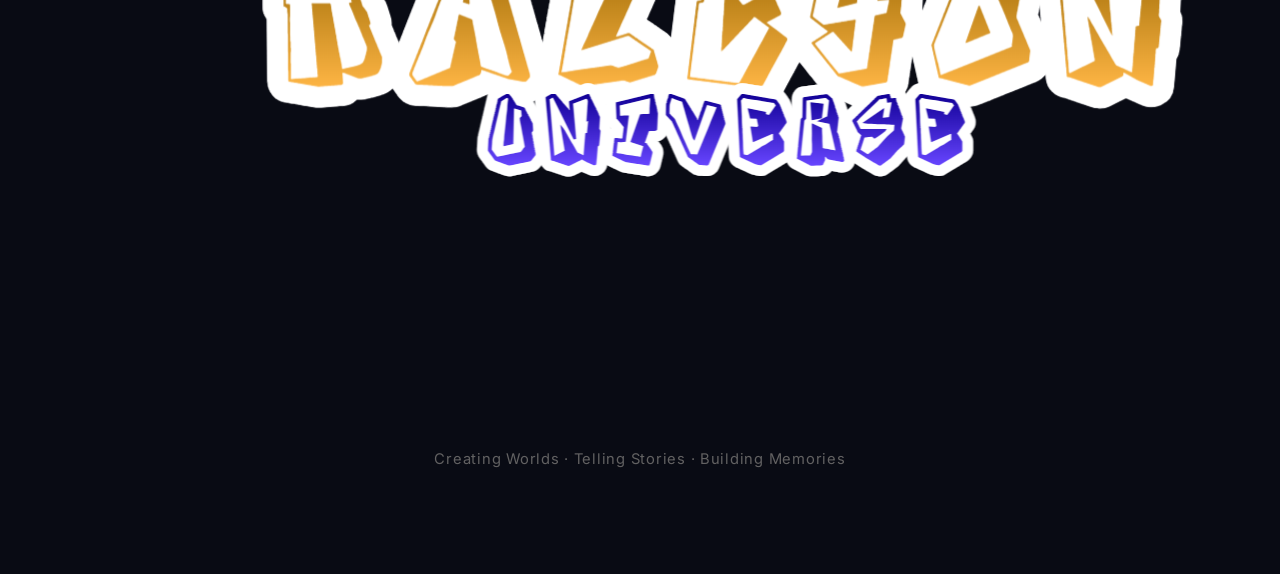
==== commit 2f59a6b2: "Update index.html" ====
--- a/index.html
+++ b/index.html
@@ -204,15 +204,15 @@
 </h2>
   <div class="team-grid">
     <div class="team-card">
-      <div class="team-role">Founder</div>
+      <div class="team-role">Owner · Founder</div>
       <div class="team-name">Ritzu</div>
     </div>
     <div class="team-card">
-      <div class="team-role">Owner · Programmer</div>
+      <div class="team-role">Co-Owner · Programmer</div>
       <div class="team-name">Rynz</div>
     </div>
     <div class="team-card">
-      <div class="team-role">Co-Owner · Developer</div>
+      <div class="team-role">Developer</div>
       <div class="team-name">Pay</div>
     </div>
     <div class="team-card">
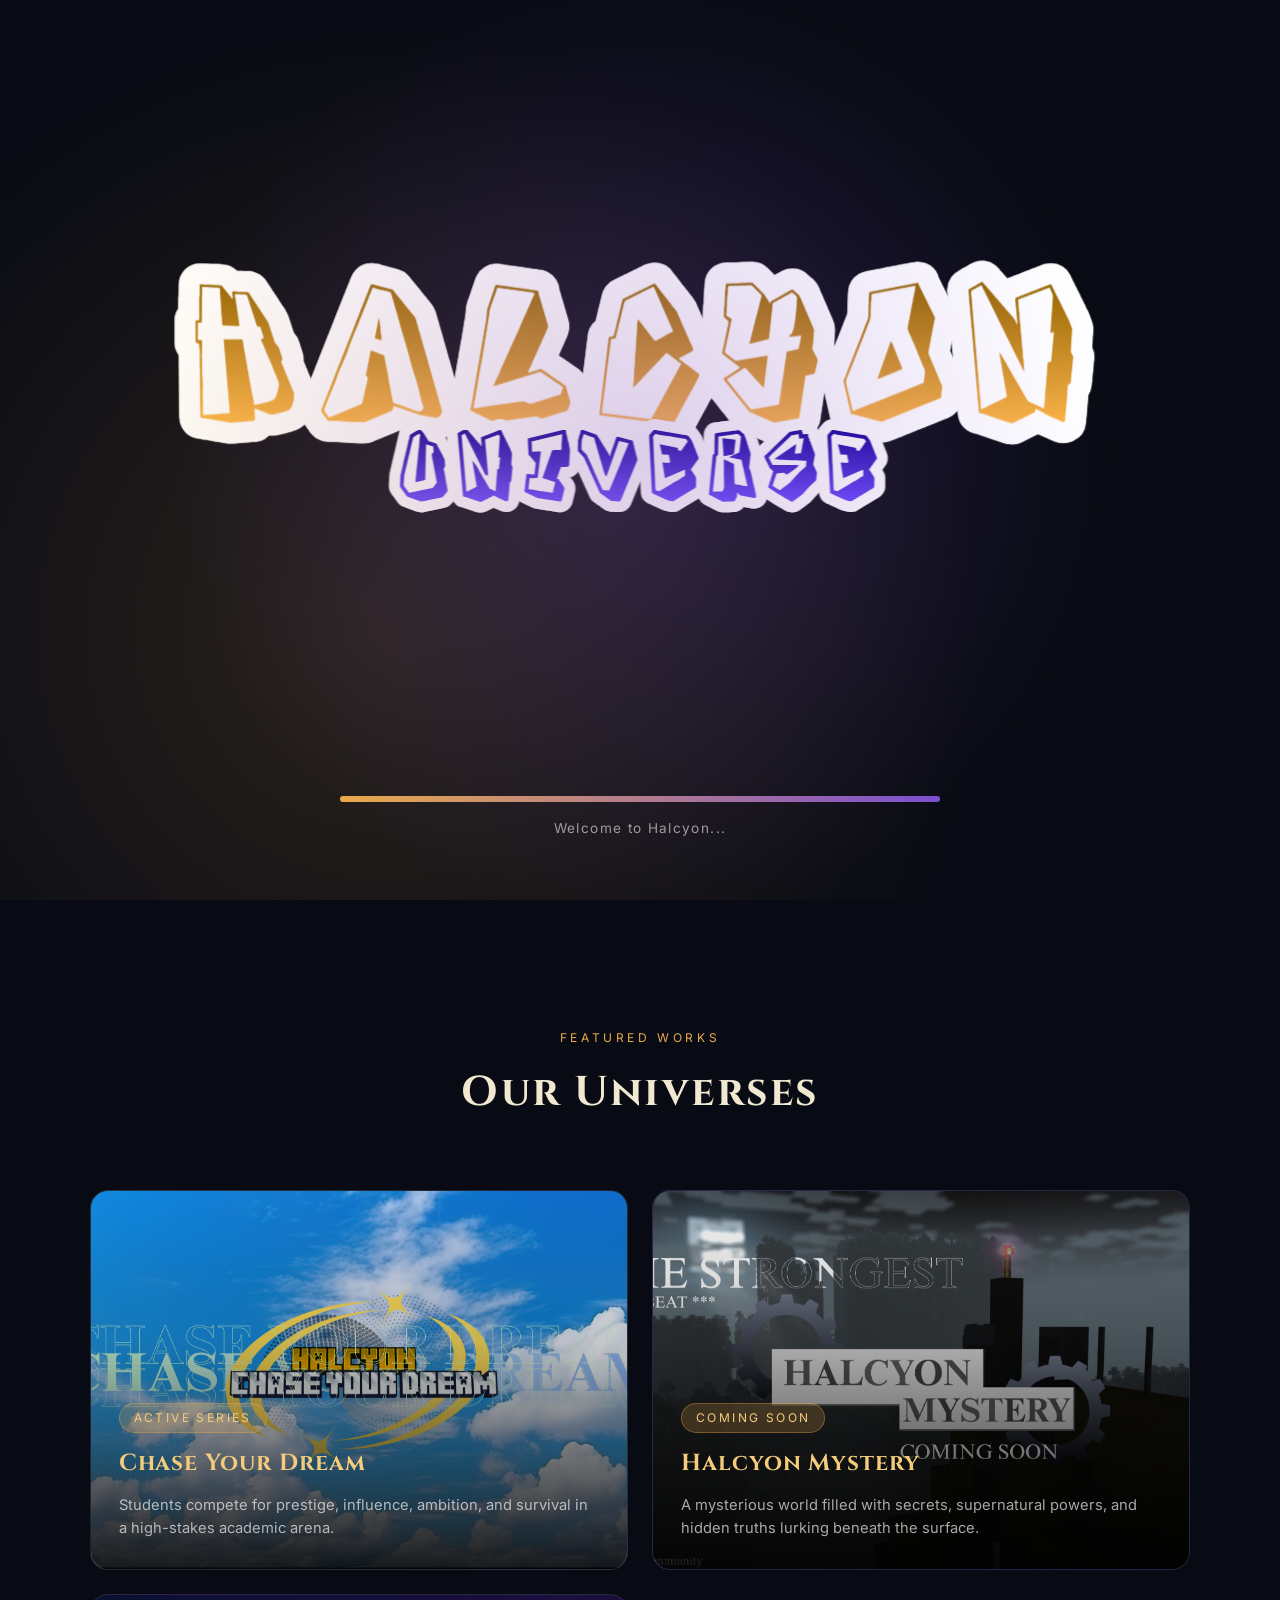
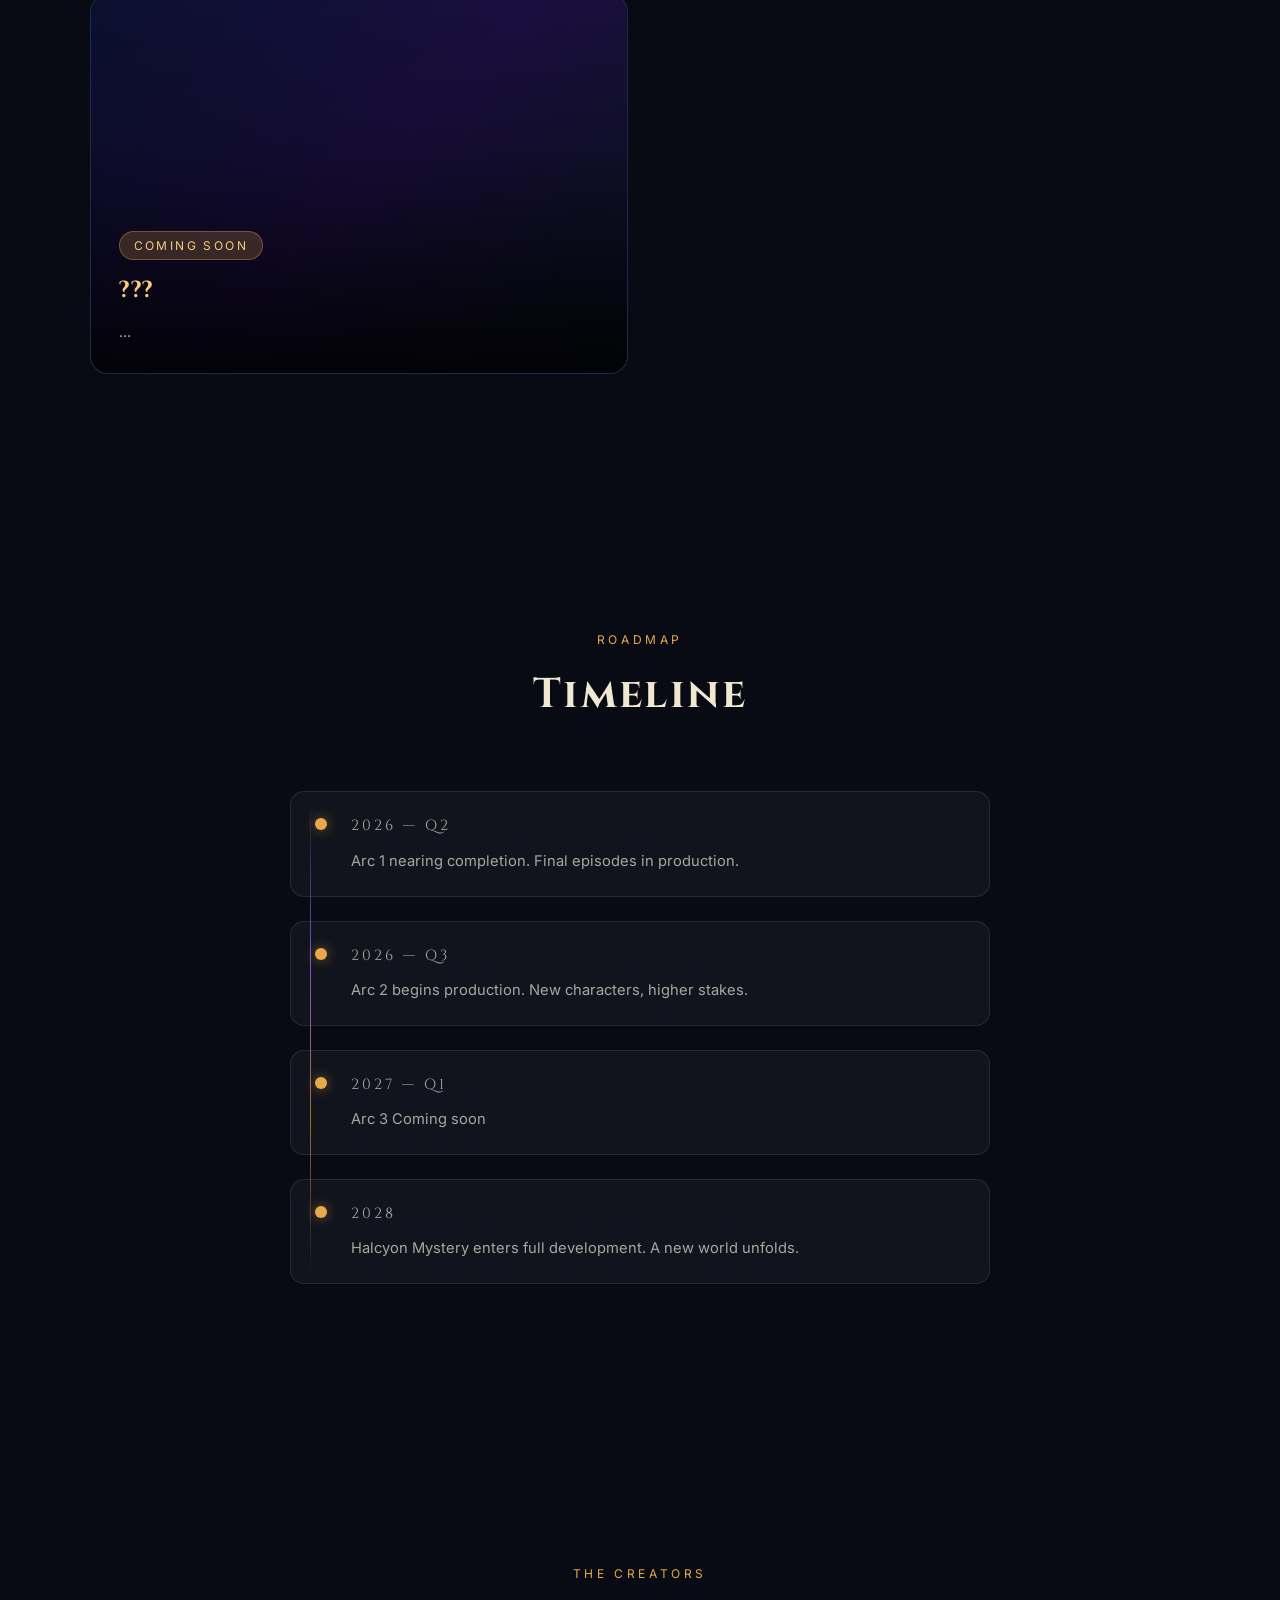
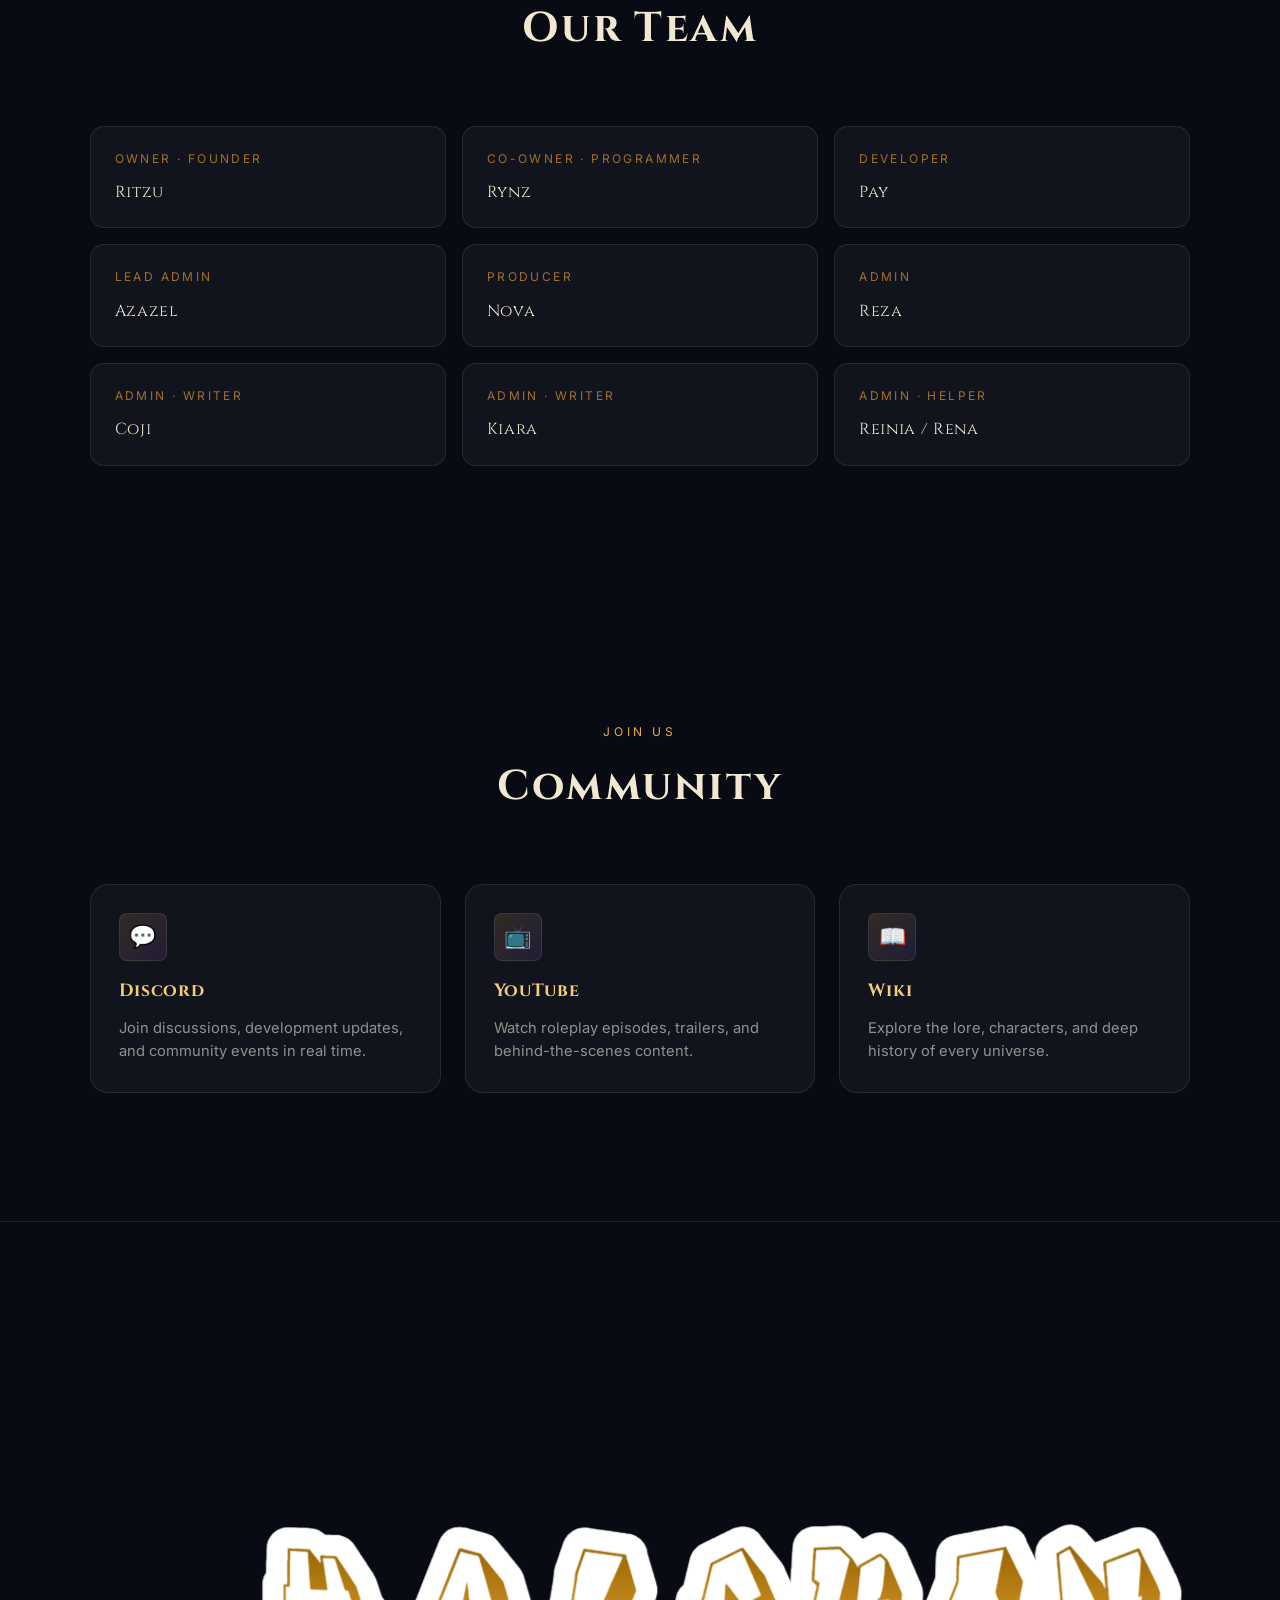
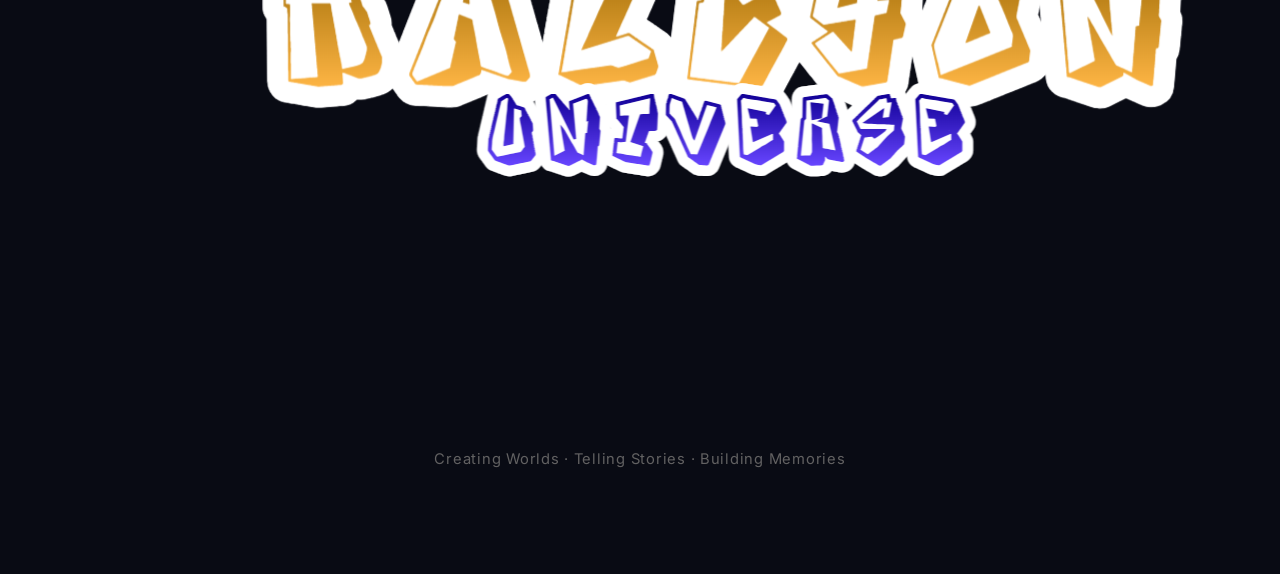
==== commit d849151e: "Update index.html" ====
--- a/index.html
+++ b/index.html
@@ -131,7 +131,7 @@
     Our Universes
 </h2>
   <div class="universes-grid">
-    <a href="" target="_blank" class="uni-card card-cyd">
+    <a href="hcyd.html" class="uni-card card-cyd">
       <div class="uni-card-bg" style="background-image:url('Images/CYD-Images.png');background-size:cover;background-position:center"></div>
       <div class="uni-card-body">
         <div class="uni-badge">Active Series</div>
